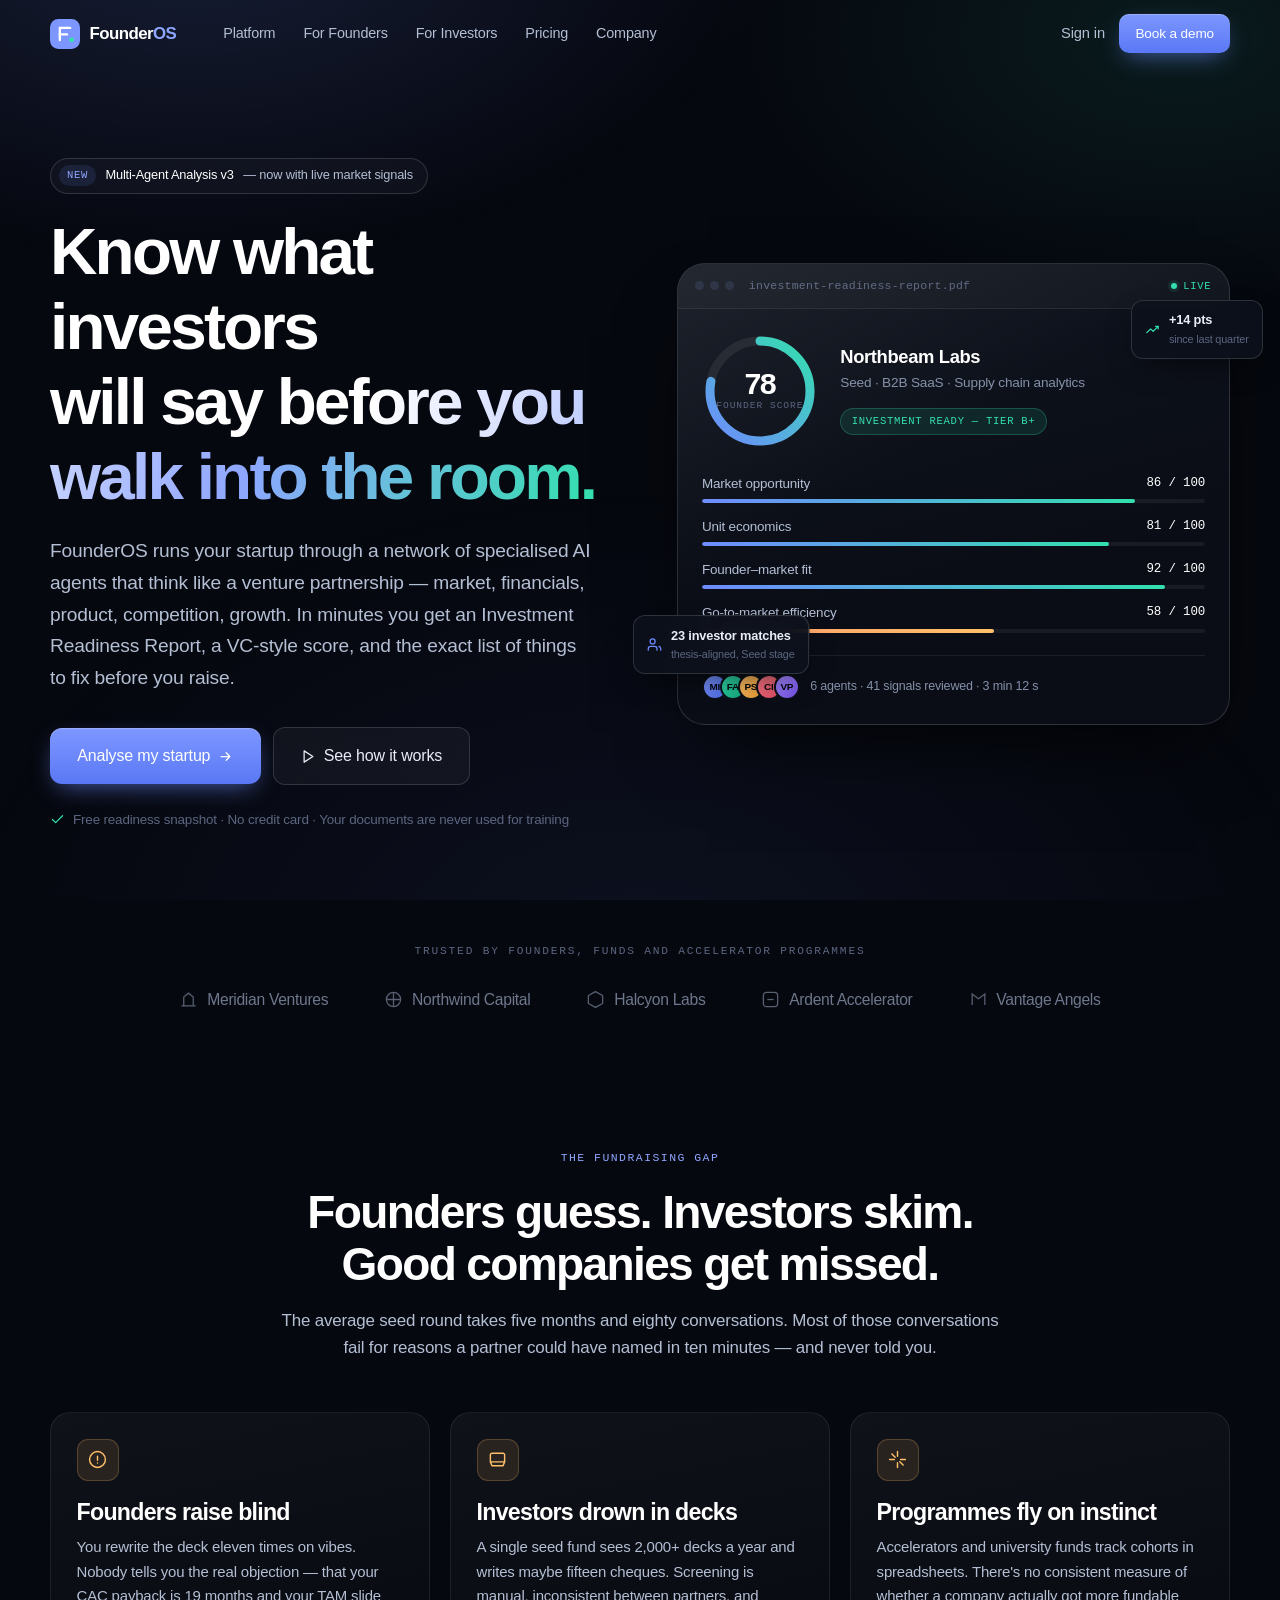
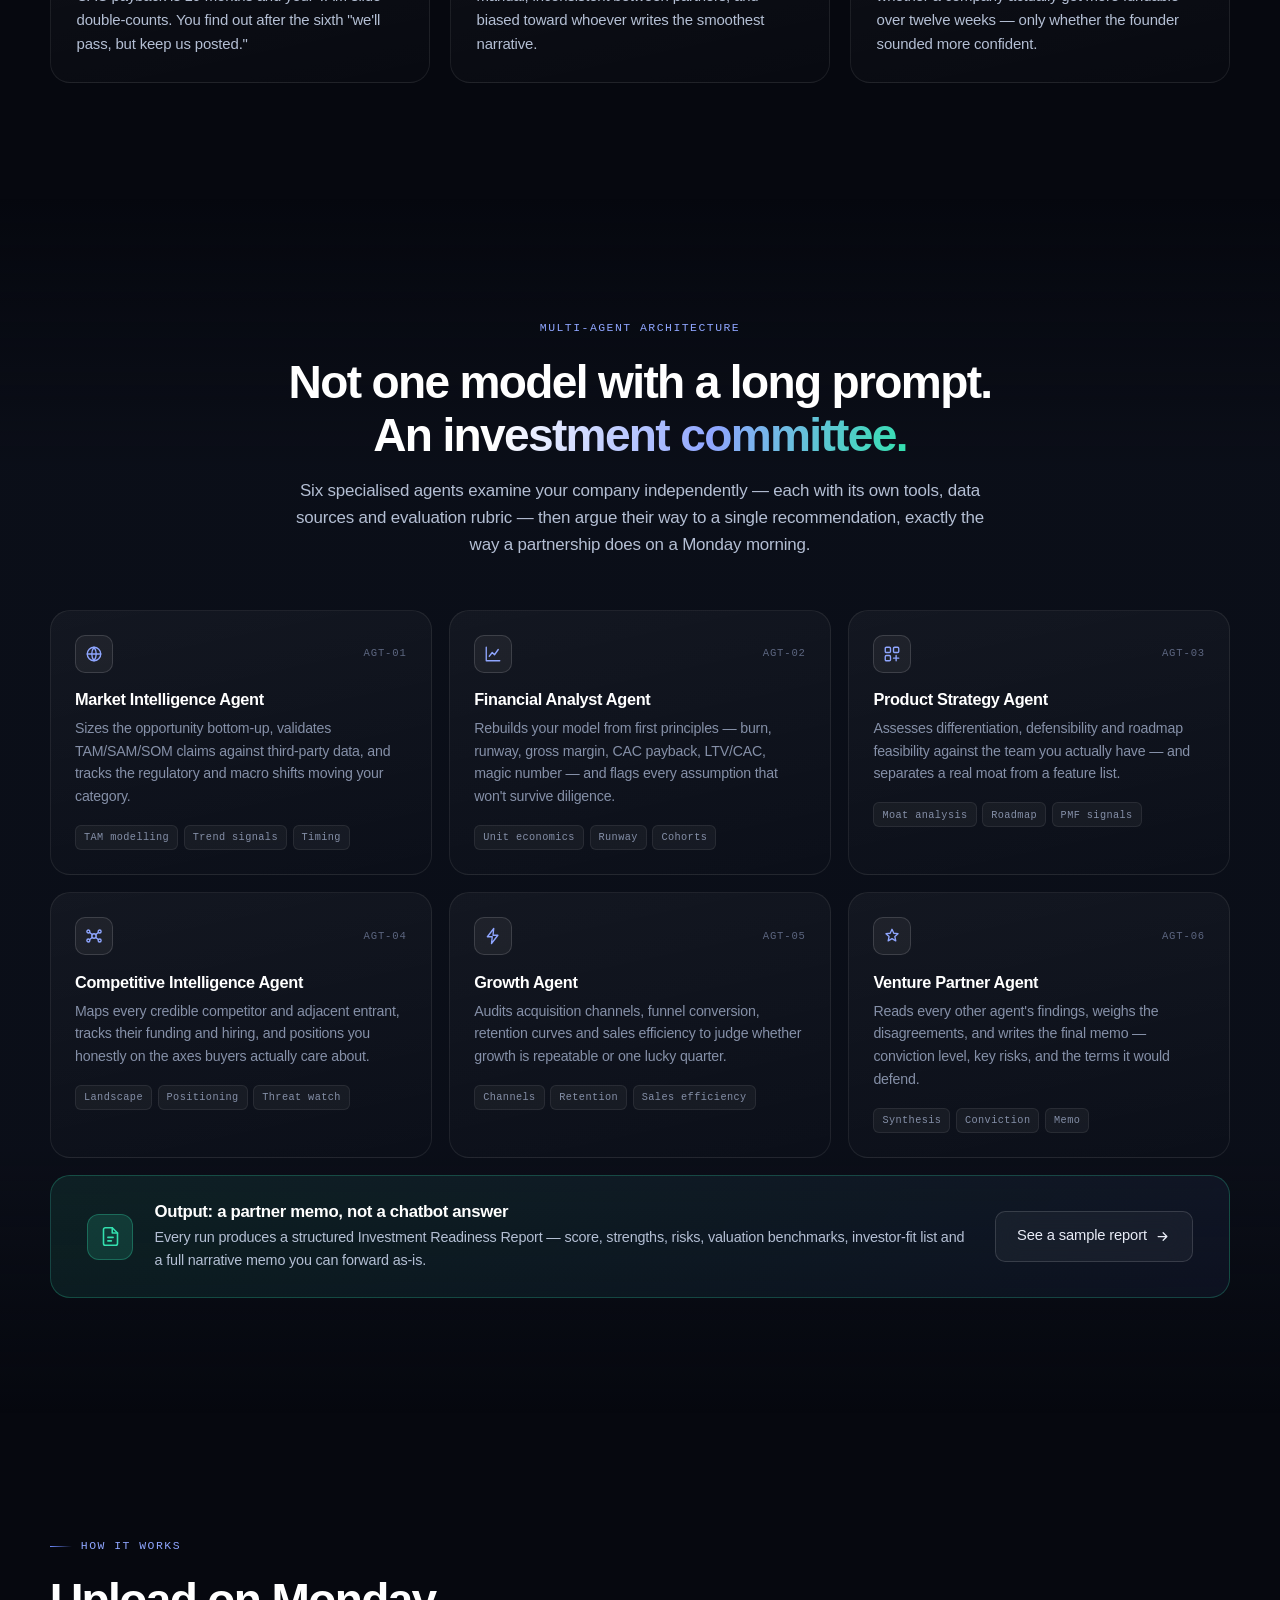
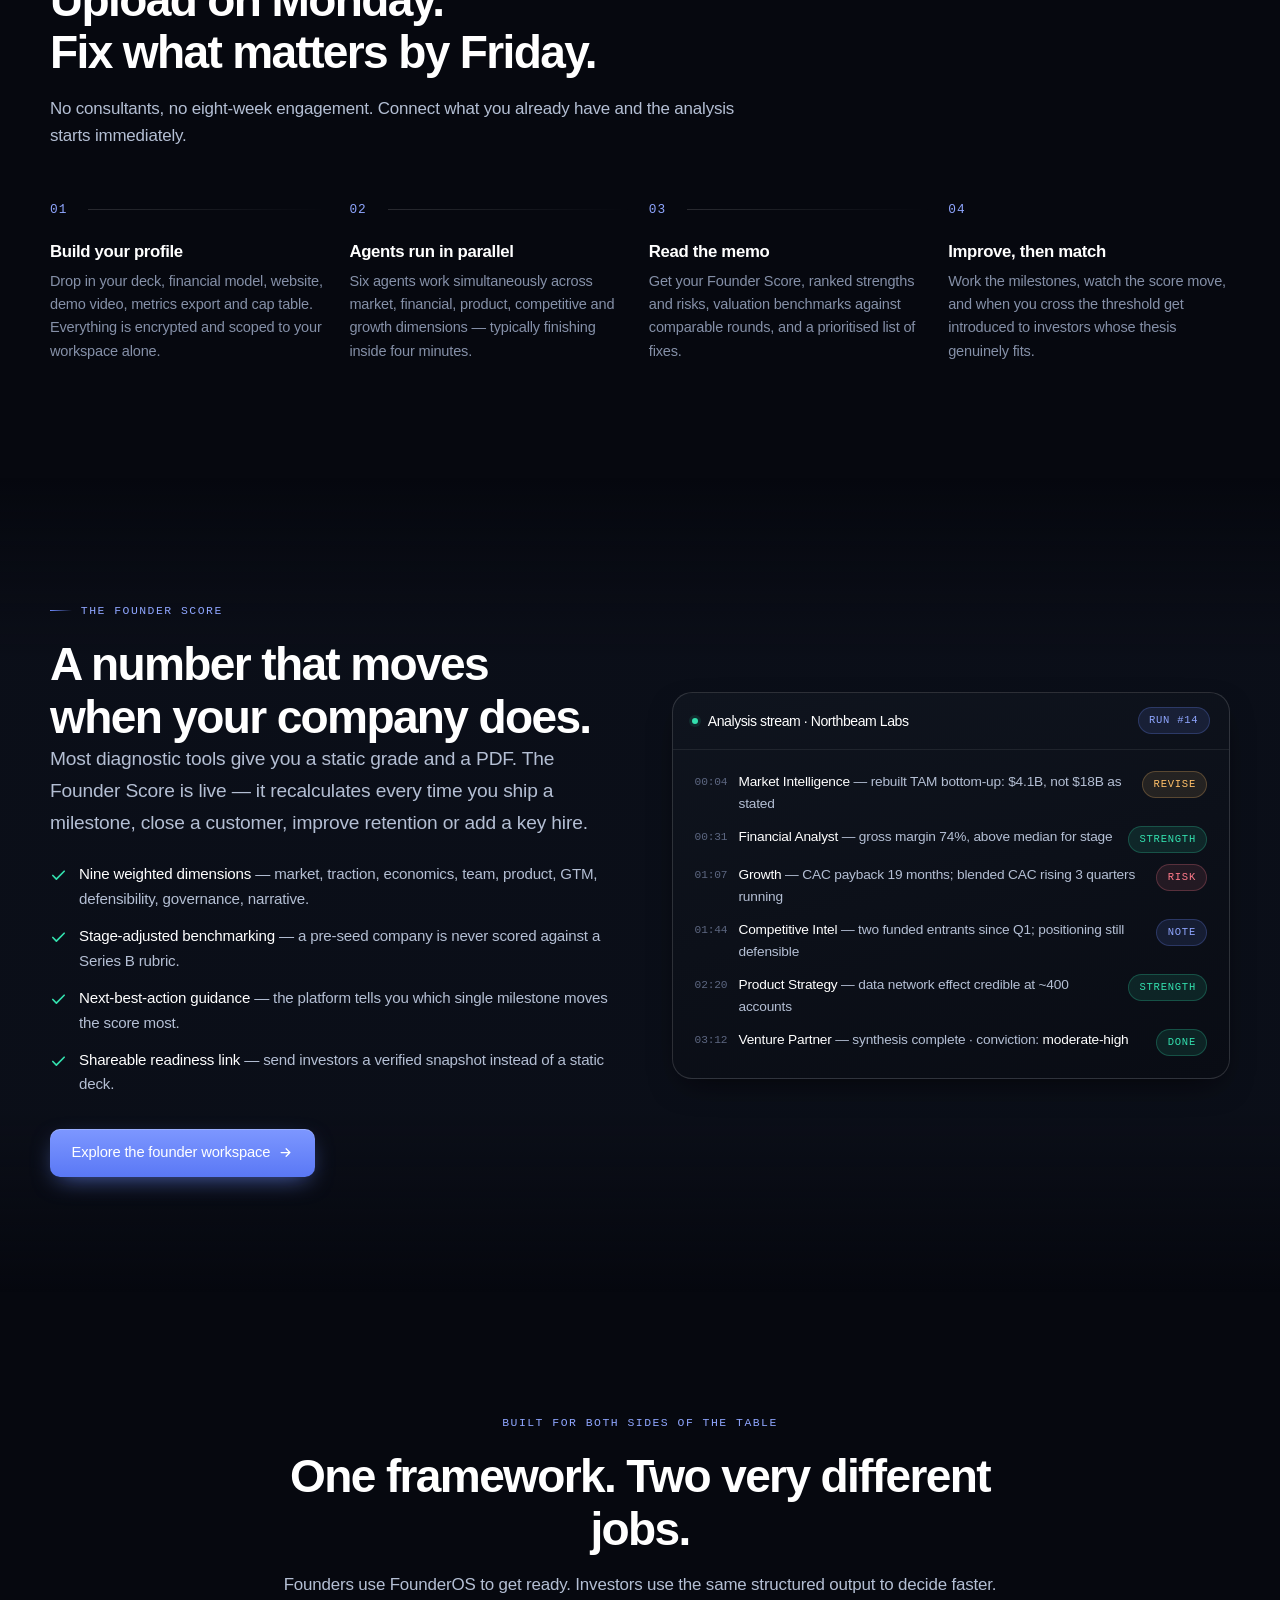
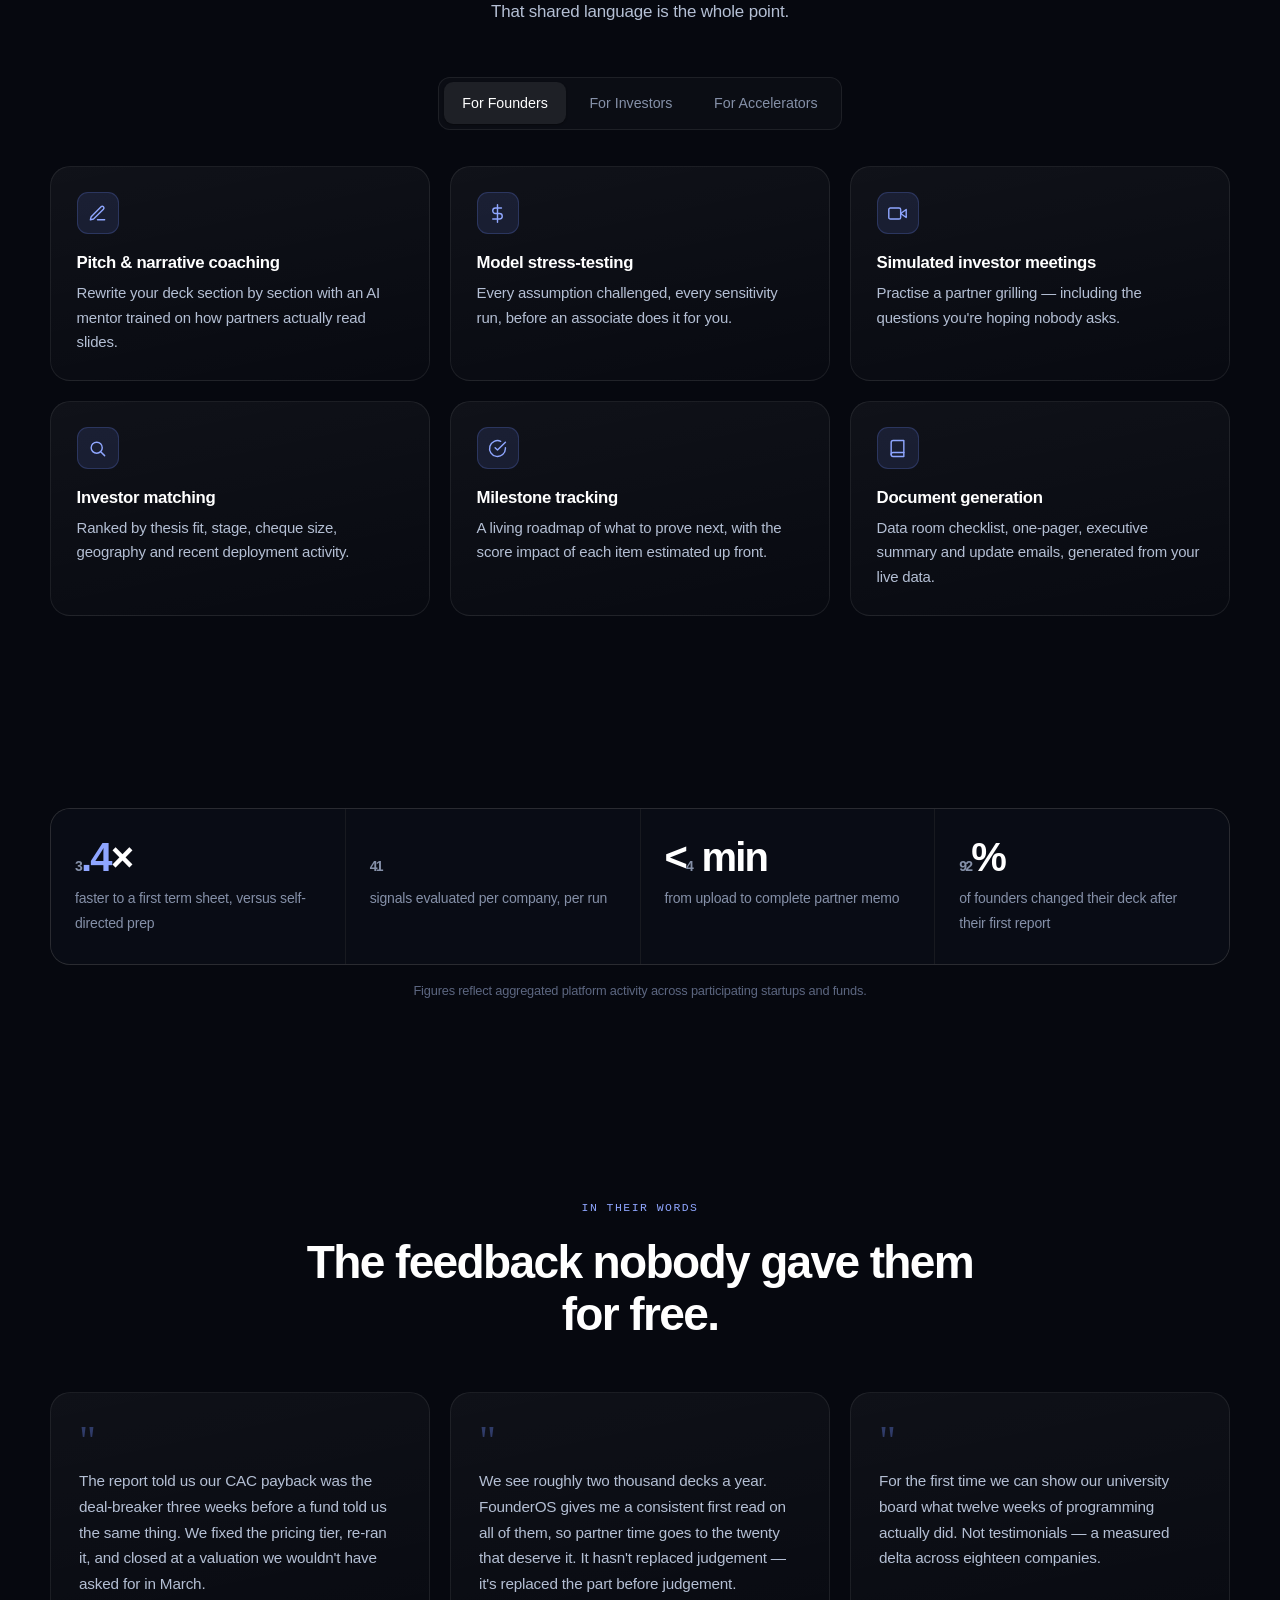
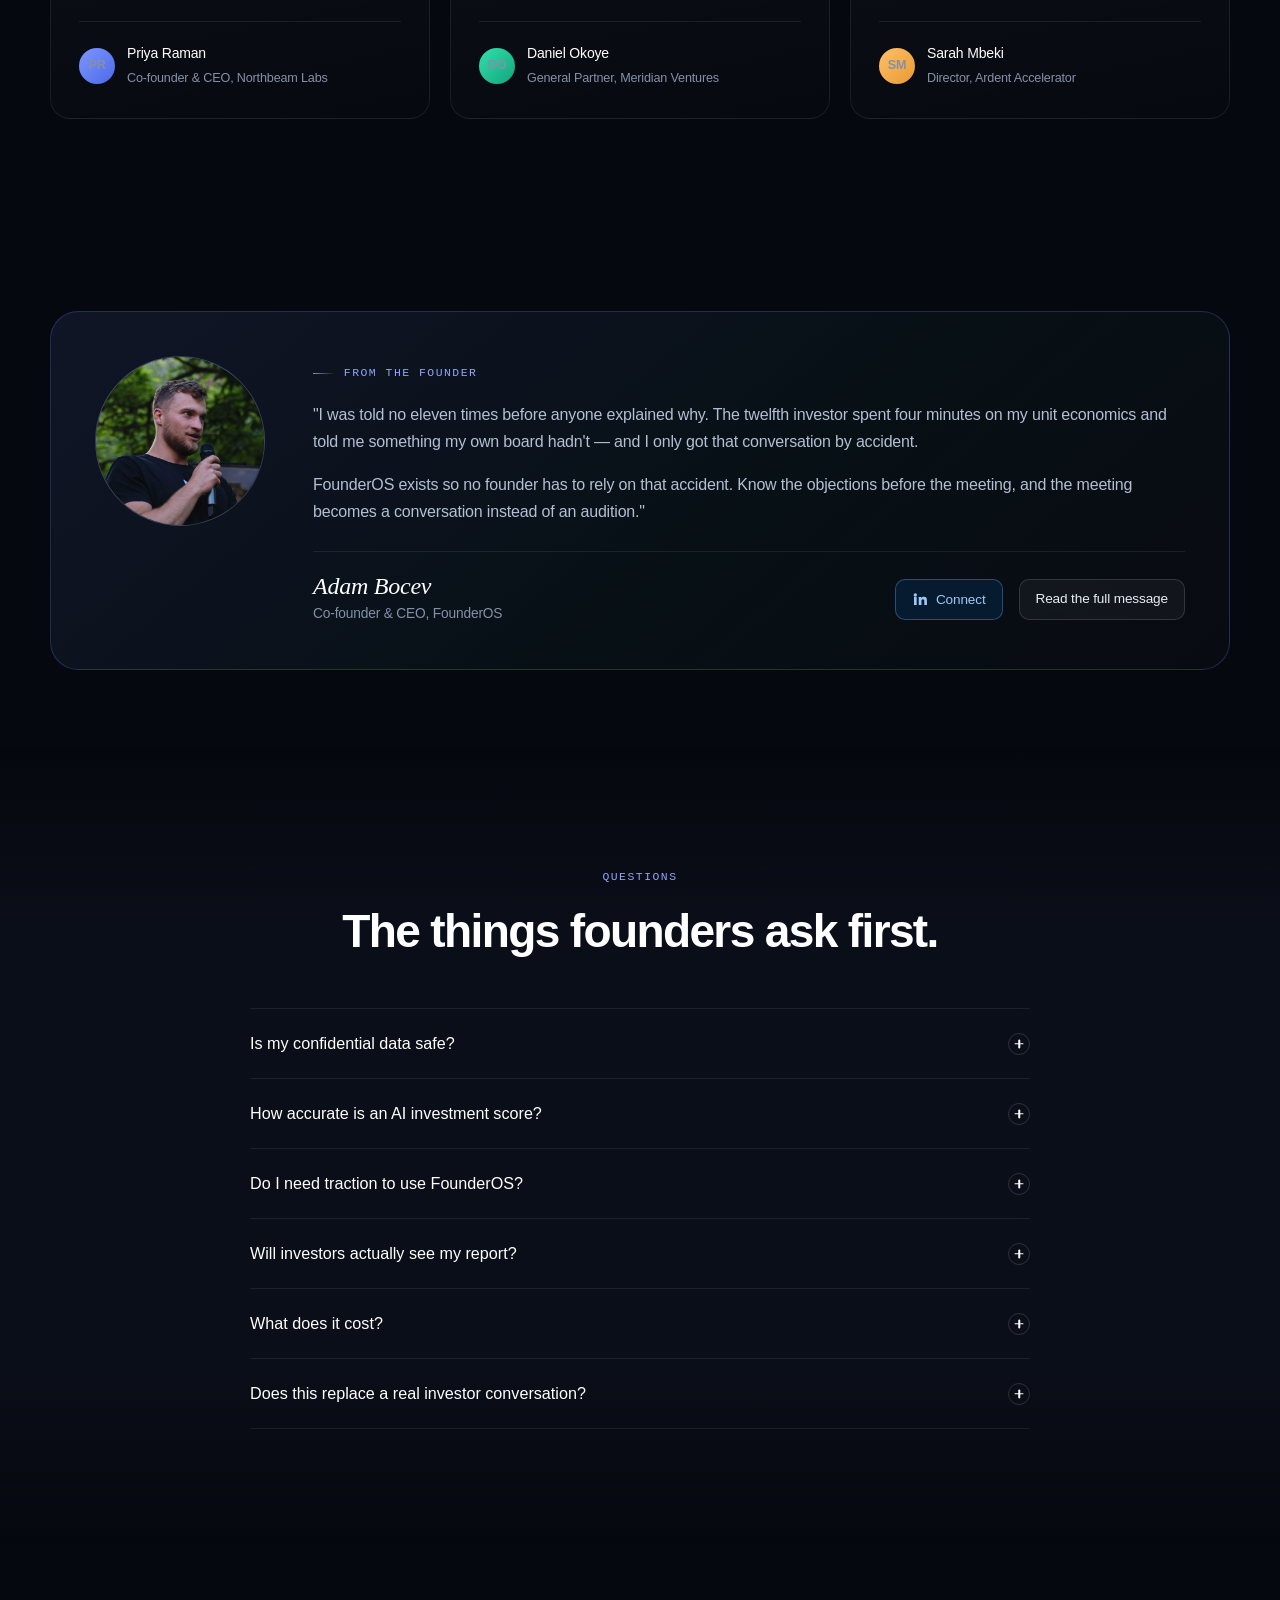
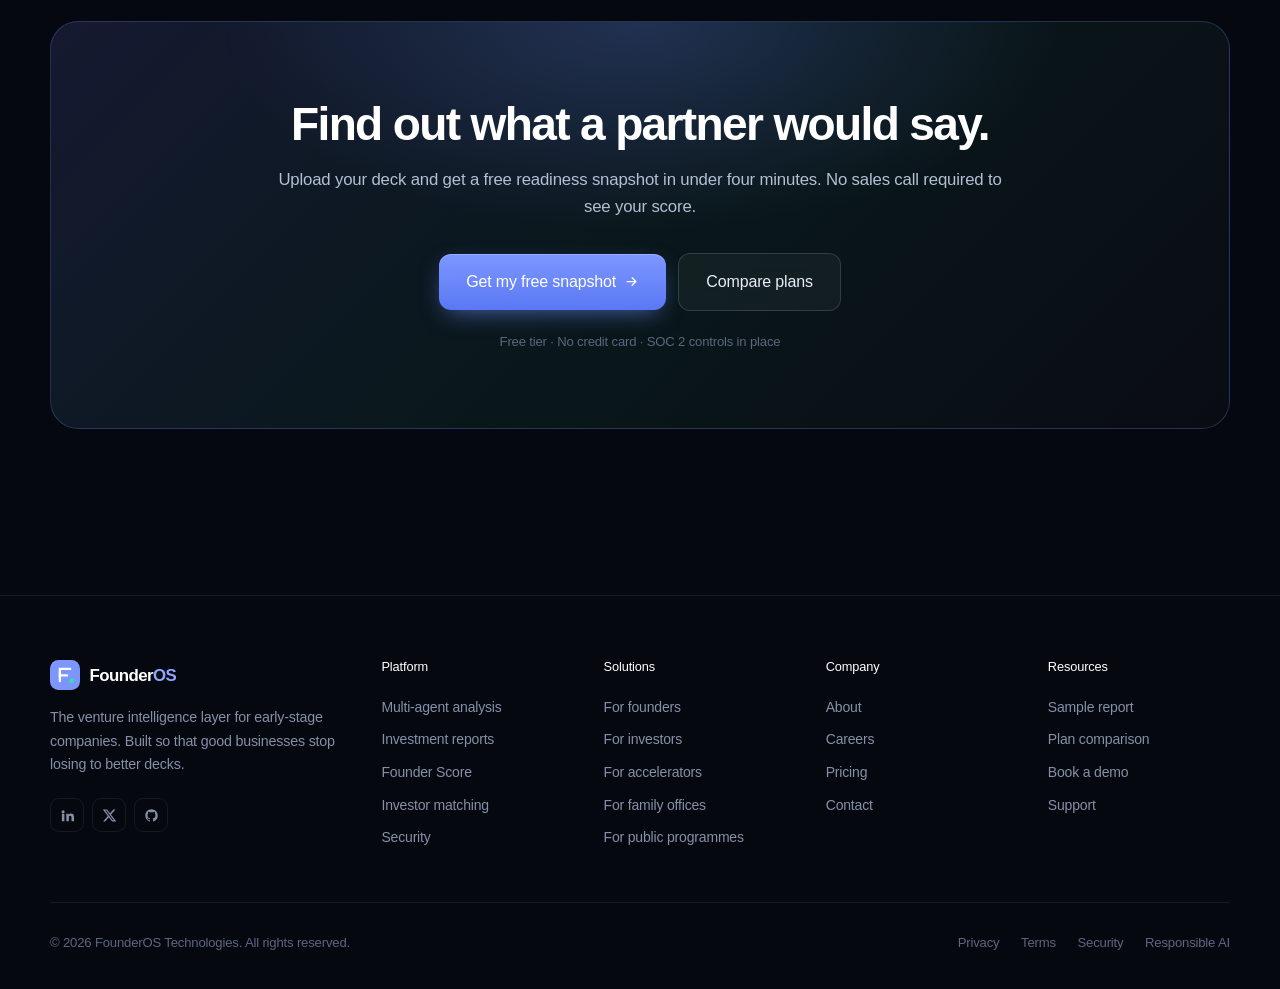
==== index.html @ e280fdc2 "Add FounderOS marketing website Seven-page static marketing site for FounderOS, the AI venture intel" ====
<!DOCTYPE html>
<html lang="en">
<head>
<meta charset="UTF-8">
<meta name="viewport" content="width=device-width, initial-scale=1">
<title>FounderOS — AI Venture Intelligence for Startups &amp; Investors</title>
<meta name="description" content="FounderOS is an AI venture intelligence platform. A network of specialised AI agents analyses your startup like a VC partnership would — producing an Investment Readiness Report, a Founder Score, and investor-fit recommendations in minutes.">
<meta name="theme-color" content="#06080F">
<meta property="og:title" content="FounderOS — AI Venture Intelligence Platform">
<meta property="og:description" content="Know what investors will say before you walk into the room.">
<meta property="og:type" content="website">
<link rel="icon" href="data:image/svg+xml,<svg xmlns='http://www.w3.org/2000/svg' viewBox='0 0 32 32'><rect width='32' height='32' rx='8' fill='%236E8BFF'/><path d='M10 22V10h11M10 16.5h8' stroke='%23fff' stroke-width='2.4' fill='none' stroke-linecap='round'/></svg>">
<link rel="stylesheet" href="assets/css/style.css">
</head>
<body>

<!-- ============ NAV ============ -->
<header class="nav">
  <div class="wrap nav__inner">
    <a href="index.html" class="logo" aria-label="FounderOS home">
      <svg class="logo__mark" viewBox="0 0 32 32" fill="none" aria-hidden="true">
        <rect width="32" height="32" rx="9" fill="url(#lg)"/>
        <path d="M10.5 22.5V9.5h11" stroke="#fff" stroke-width="2.5" stroke-linecap="round"/>
        <path d="M10.5 16.4h7.6" stroke="#fff" stroke-width="2.5" stroke-linecap="round"/>
        <circle cx="23" cy="22.2" r="2.6" fill="#33E0AE"/>
        <defs><linearGradient id="lg" x1="0" y1="0" x2="32" y2="32">
          <stop stop-color="#7D97FF"/><stop offset="1" stop-color="#4C69E8"/>
        </linearGradient></defs>
      </svg>
      <span class="logo__text">Founder<span>OS</span></span>
    </a>

    <nav class="nav__links" aria-label="Primary">
      <a href="platform.html">Platform</a>
      <a href="founders.html">For Founders</a>
      <a href="investors.html">For Investors</a>
      <a href="pricing.html">Pricing</a>
      <a href="about.html">Company</a>
    </nav>

    <div class="nav__actions">
      <a href="contact.html" class="btn btn--quiet">Sign in</a>
      <a href="contact.html" class="btn btn--primary btn--sm">Book a demo</a>
      <button class="nav__toggle" aria-label="Toggle menu" aria-expanded="false"><span></span></button>
    </div>
  </div>
</header>

<div class="nav__mobile">
  <a href="platform.html">Platform</a>
  <a href="founders.html">For Founders</a>
  <a href="investors.html">For Investors</a>
  <a href="pricing.html">Pricing</a>
  <a href="about.html">Company</a>
  <a href="contact.html">Contact</a>
  <a href="contact.html" class="btn btn--primary btn--block">Book a demo</a>
</div>

<main>

<!-- ============ HERO ============ -->
<section class="hero">
  <div class="wrap hero__grid">
    <div class="reveal">
      <span class="pill">
        <span class="tag">New</span>
        <b>Multi-Agent Analysis v3</b> — now with live market signals
      </span>

      <h1>Know what investors<br>will say <span class="gradient-text">before you<br>walk into the room.</span></h1>

      <p class="lead">
        FounderOS runs your startup through a network of specialised AI agents that think
        like a venture partnership — market, financials, product, competition, growth.
        In minutes you get an Investment Readiness Report, a VC-style score, and the
        exact list of things to fix before you raise.
      </p>

      <div class="btn-row">
        <a href="contact.html" class="btn btn--primary btn--lg">
          Analyse my startup
          <svg class="arrow" viewBox="0 0 24 24" fill="none" stroke="currentColor" stroke-width="2" stroke-linecap="round" stroke-linejoin="round"><path d="M5 12h14M13 6l6 6-6 6"/></svg>
        </a>
        <a href="platform.html" class="btn btn--ghost btn--lg">
          <svg viewBox="0 0 24 24" fill="none" stroke="currentColor" stroke-width="2" stroke-linecap="round" stroke-linejoin="round"><polygon points="5 3 19 12 5 21 5 3"/></svg>
          See how it works
        </a>
      </div>

      <p class="hero__note">
        <svg width="15" height="15" viewBox="0 0 24 24" fill="none" stroke="#33E0AE" stroke-width="2" stroke-linecap="round" stroke-linejoin="round"><path d="M20 6L9 17l-5-5"/></svg>
        Free readiness snapshot · No credit card · Your documents are never used for training
      </p>
    </div>

    <div class="mock-wrap reveal" data-d="2">
      <div class="mock">
        <div class="mock__bar">
          <div class="mock__dots"><i></i><i></i><i></i></div>
          <span class="mock__title">investment-readiness-report.pdf</span>
          <span class="mock__live"><span class="dot dot--pulse"></span> Live</span>
        </div>

        <div class="mock__body">
          <div class="score-row">
            <div class="dial" data-score="78">
              <svg viewBox="0 0 116 116" aria-hidden="true">
                <defs><linearGradient id="dialGrad" x1="0" y1="0" x2="1" y2="1">
                  <stop stop-color="#6E8BFF"/><stop offset="1" stop-color="#33E0AE"/>
                </linearGradient></defs>
                <circle class="track" cx="58" cy="58" r="50"/>
                <circle class="fill"  cx="58" cy="58" r="50"/>
              </svg>
              <div class="dial__val">
                <b data-count>0</b>
                <span>Founder Score</span>
              </div>
            </div>

            <div class="score-meta">
              <h4>Northbeam Labs</h4>
              <p>Seed · B2B SaaS · Supply chain analytics</p>
              <span class="badge badge--mint">Investment ready — Tier B+</span>
            </div>
          </div>

          <div class="metrics">
            <div class="metric">
              <span class="metric__name">Market opportunity</span>
              <span class="metric__num">86 / 100</span>
              <span class="metric__bar" data-val="86"><i></i></span>
            </div>
            <div class="metric">
              <span class="metric__name">Unit economics</span>
              <span class="metric__num">81 / 100</span>
              <span class="metric__bar" data-val="81"><i></i></span>
            </div>
            <div class="metric">
              <span class="metric__name">Founder–market fit</span>
              <span class="metric__num">92 / 100</span>
              <span class="metric__bar" data-val="92"><i></i></span>
            </div>
            <div class="metric">
              <span class="metric__name">Go-to-market efficiency</span>
              <span class="metric__num">58 / 100</span>
              <span class="metric__bar is-warn" data-val="58"><i class="is-warn"></i></span>
            </div>
          </div>

          <div class="mock__foot">
            <div class="avatars">
              <i style="background:linear-gradient(135deg,#7D97FF,#4C69E8)">MI</i>
              <i style="background:linear-gradient(135deg,#33E0AE,#12A47B)">FA</i>
              <i style="background:linear-gradient(135deg,#FFC069,#E89A32)">PS</i>
              <i style="background:linear-gradient(135deg,#FF7A8A,#D84A5E)">CI</i>
              <i style="background:linear-gradient(135deg,#A78BFF,#6F4CE0)">VP</i>
            </div>
            <small>6 agents · 41 signals reviewed · 3 min 12 s</small>
          </div>
        </div>
      </div>

      <div class="float-chip float-chip--a">
        <svg viewBox="0 0 24 24" fill="none" stroke="#33E0AE" stroke-width="2" stroke-linecap="round" stroke-linejoin="round"><path d="M3 17l6-6 4 4 8-8"/><path d="M17 7h4v4"/></svg>
        <div><b>+14 pts</b><small>since last quarter</small></div>
      </div>

      <div class="float-chip float-chip--b">
        <svg viewBox="0 0 24 24" fill="none" stroke="#6E8BFF" stroke-width="2" stroke-linecap="round" stroke-linejoin="round"><path d="M16 21v-2a4 4 0 00-4-4H6a4 4 0 00-4 4v2"/><circle cx="9" cy="7" r="4"/><path d="M22 21v-2a4 4 0 00-3-3.87"/></svg>
        <div><b>23 investor matches</b><small>thesis-aligned, Seed stage</small></div>
      </div>
    </div>
  </div>
</section>

<!-- ============ TRUST ============ -->
<section class="trust">
  <div class="wrap reveal">
    <p class="trust__label">Trusted by founders, funds and accelerator programmes</p>
    <div class="trust__row">
      <span class="trust__item"><svg viewBox="0 0 24 24" fill="none" stroke="currentColor" stroke-width="1.6"><path d="M3 20h18M6 20V9l6-5 6 5v11"/></svg> Meridian Ventures</span>
      <span class="trust__item"><svg viewBox="0 0 24 24" fill="none" stroke="currentColor" stroke-width="1.6"><circle cx="12" cy="12" r="9"/><path d="M12 3v18M3 12h18"/></svg> Northwind Capital</span>
      <span class="trust__item"><svg viewBox="0 0 24 24" fill="none" stroke="currentColor" stroke-width="1.6"><path d="M12 2l9 5v10l-9 5-9-5V7z"/></svg> Halcyon Labs</span>
      <span class="trust__item"><svg viewBox="0 0 24 24" fill="none" stroke="currentColor" stroke-width="1.6"><rect x="3" y="3" width="18" height="18" rx="4"/><path d="M8 12h8"/></svg> Ardent Accelerator</span>
      <span class="trust__item"><svg viewBox="0 0 24 24" fill="none" stroke="currentColor" stroke-width="1.6"><path d="M4 19V5l8 6 8-6v14"/></svg> Vantage Angels</span>
    </div>
  </div>
</section>

<!-- ============ PROBLEM ============ -->
<section class="section">
  <div class="wrap">
    <div class="sec-head sec-head--center reveal">
      <span class="eyebrow">The fundraising gap</span>
      <h2>Founders guess. Investors skim.<br>Good companies get missed.</h2>
      <p>The average seed round takes five months and eighty conversations. Most of those
         conversations fail for reasons a partner could have named in ten minutes — and
         never told you.</p>
    </div>

    <div class="grid grid-3">
      <article class="card card--glow reveal" data-d="1">
        <div class="card__icon card__icon--amber">
          <svg viewBox="0 0 24 24" fill="none" stroke="currentColor" stroke-width="1.8" stroke-linecap="round" stroke-linejoin="round"><circle cx="12" cy="12" r="10"/><path d="M12 8v5M12 16.5h.01"/></svg>
        </div>
        <h3>Founders raise blind</h3>
        <p>You rewrite the deck eleven times on vibes. Nobody tells you the real objection —
           that your CAC payback is 19 months and your TAM slide double-counts. You find out
           after the sixth "we'll pass, but keep us posted."</p>
      </article>

      <article class="card card--glow reveal" data-d="2">
        <div class="card__icon card__icon--amber">
          <svg viewBox="0 0 24 24" fill="none" stroke="currentColor" stroke-width="1.8" stroke-linecap="round" stroke-linejoin="round"><path d="M21 15V6a2 2 0 00-2-2H5a2 2 0 00-2 2v9M3 15h18M3 15l2 5h14l2-5"/></svg>
        </div>
        <h3>Investors drown in decks</h3>
        <p>A single seed fund sees 2,000+ decks a year and writes maybe fifteen cheques.
           Screening is manual, inconsistent between partners, and biased toward
           whoever writes the smoothest narrative.</p>
      </article>

      <article class="card card--glow reveal" data-d="3">
        <div class="card__icon card__icon--amber">
          <svg viewBox="0 0 24 24" fill="none" stroke="currentColor" stroke-width="1.8" stroke-linecap="round" stroke-linejoin="round"><path d="M12 2v6M12 16v6M4.9 4.9l4.2 4.2M14.9 14.9l4.2 4.2M2 12h6M16 12h6"/></svg>
        </div>
        <h3>Programmes fly on instinct</h3>
        <p>Accelerators and university funds track cohorts in spreadsheets. There's no
           consistent measure of whether a company actually got more fundable over
           twelve weeks — only whether the founder sounded more confident.</p>
      </article>
    </div>
  </div>
</section>

<!-- ============ AGENTS ============ -->
<section class="section section--alt" id="agents">
  <div class="wrap">
    <div class="sec-head sec-head--center reveal">
      <span class="eyebrow">Multi-agent architecture</span>
      <h2>Not one model with a long prompt.<br>An <span class="gradient-text">investment committee.</span></h2>
      <p>Six specialised agents examine your company independently — each with its own tools,
         data sources and evaluation rubric — then argue their way to a single recommendation,
         exactly the way a partnership does on a Monday morning.</p>
    </div>

    <div class="agents">
      <article class="agent reveal" data-d="1">
        <div class="agent__top">
          <div class="agent__ico"><svg viewBox="0 0 24 24" fill="none" stroke="currentColor" stroke-width="1.8" stroke-linecap="round" stroke-linejoin="round"><circle cx="12" cy="12" r="9"/><path d="M3 12h18M12 3a15 15 0 010 18a15 15 0 010-18"/></svg></div>
          <span class="agent__id">AGT-01</span>
        </div>
        <h4>Market Intelligence Agent</h4>
        <p>Sizes the opportunity bottom-up, validates TAM/SAM/SOM claims against third-party
           data, and tracks the regulatory and macro shifts moving your category.</p>
        <div class="agent__tags"><span>TAM modelling</span><span>Trend signals</span><span>Timing</span></div>
      </article>

      <article class="agent reveal" data-d="2">
        <div class="agent__top">
          <div class="agent__ico"><svg viewBox="0 0 24 24" fill="none" stroke="currentColor" stroke-width="1.8" stroke-linecap="round" stroke-linejoin="round"><path d="M3 3v18h18"/><path d="M7 15l4-5 3 3 5-7"/></svg></div>
          <span class="agent__id">AGT-02</span>
        </div>
        <h4>Financial Analyst Agent</h4>
        <p>Rebuilds your model from first principles — burn, runway, gross margin, CAC payback,
           LTV/CAC, magic number — and flags every assumption that won't survive diligence.</p>
        <div class="agent__tags"><span>Unit economics</span><span>Runway</span><span>Cohorts</span></div>
      </article>

      <article class="agent reveal" data-d="3">
        <div class="agent__top">
          <div class="agent__ico"><svg viewBox="0 0 24 24" fill="none" stroke="currentColor" stroke-width="1.8" stroke-linecap="round" stroke-linejoin="round"><rect x="3" y="3" width="7" height="7" rx="1.5"/><rect x="14" y="3" width="7" height="7" rx="1.5"/><rect x="3" y="14" width="7" height="7" rx="1.5"/><path d="M14 17.5h7M17.5 14v7"/></svg></div>
          <span class="agent__id">AGT-03</span>
        </div>
        <h4>Product Strategy Agent</h4>
        <p>Assesses differentiation, defensibility and roadmap feasibility against the team
           you actually have — and separates a real moat from a feature list.</p>
        <div class="agent__tags"><span>Moat analysis</span><span>Roadmap</span><span>PMF signals</span></div>
      </article>

      <article class="agent reveal" data-d="1">
        <div class="agent__top">
          <div class="agent__ico"><svg viewBox="0 0 24 24" fill="none" stroke="currentColor" stroke-width="1.8" stroke-linecap="round" stroke-linejoin="round"><circle cx="12" cy="12" r="3"/><circle cx="4.5" cy="6" r="2"/><circle cx="19.5" cy="6" r="2"/><circle cx="4.5" cy="18" r="2"/><circle cx="19.5" cy="18" r="2"/><path d="M6.3 7.2L10 10.4M17.7 7.2L14 10.4M6.3 16.8L10 13.6M17.7 16.8L14 13.6"/></svg></div>
          <span class="agent__id">AGT-04</span>
        </div>
        <h4>Competitive Intelligence Agent</h4>
        <p>Maps every credible competitor and adjacent entrant, tracks their funding and
           hiring, and positions you honestly on the axes buyers actually care about.</p>
        <div class="agent__tags"><span>Landscape</span><span>Positioning</span><span>Threat watch</span></div>
      </article>

      <article class="agent reveal" data-d="2">
        <div class="agent__top">
          <div class="agent__ico"><svg viewBox="0 0 24 24" fill="none" stroke="currentColor" stroke-width="1.8" stroke-linecap="round" stroke-linejoin="round"><path d="M13 2L4.5 13H11l-1 9 8.5-11H12l1-9z"/></svg></div>
          <span class="agent__id">AGT-05</span>
        </div>
        <h4>Growth Agent</h4>
        <p>Audits acquisition channels, funnel conversion, retention curves and sales
           efficiency to judge whether growth is repeatable or one lucky quarter.</p>
        <div class="agent__tags"><span>Channels</span><span>Retention</span><span>Sales efficiency</span></div>
      </article>

      <article class="agent reveal" data-d="3">
        <div class="agent__top">
          <div class="agent__ico"><svg viewBox="0 0 24 24" fill="none" stroke="currentColor" stroke-width="1.8" stroke-linecap="round" stroke-linejoin="round"><path d="M12 3l2.4 5.3 5.6.6-4.2 3.9 1.2 5.7L12 15.6 6.9 18.5l1.2-5.7L4 8.9l5.6-.6L12 3z"/></svg></div>
          <span class="agent__id">AGT-06</span>
        </div>
        <h4>Venture Partner Agent</h4>
        <p>Reads every other agent's findings, weighs the disagreements, and writes the
           final memo — conviction level, key risks, and the terms it would defend.</p>
        <div class="agent__tags"><span>Synthesis</span><span>Conviction</span><span>Memo</span></div>
      </article>
    </div>

    <div class="synth reveal">
      <div class="synth__ico">
        <svg viewBox="0 0 24 24" fill="none" stroke="currentColor" stroke-width="1.8" stroke-linecap="round" stroke-linejoin="round"><path d="M14 2H6a2 2 0 00-2 2v16a2 2 0 002 2h12a2 2 0 002-2V8z"/><path d="M14 2v6h6M9 13h6M9 17h4"/></svg>
      </div>
      <div>
        <h4>Output: a partner memo, not a chatbot answer</h4>
        <p>Every run produces a structured Investment Readiness Report — score, strengths,
           risks, valuation benchmarks, investor-fit list and a full narrative memo you can
           forward as-is.</p>
      </div>
      <a href="platform.html" class="btn btn--ghost">See a sample report
        <svg class="arrow" viewBox="0 0 24 24" fill="none" stroke="currentColor" stroke-width="2" stroke-linecap="round" stroke-linejoin="round"><path d="M5 12h14M13 6l6 6-6 6"/></svg>
      </a>
    </div>
  </div>
</section>

<!-- ============ HOW IT WORKS ============ -->
<section class="section">
  <div class="wrap">
    <div class="sec-head reveal">
      <span class="eyebrow">How it works</span>
      <h2>Upload on Monday.<br>Fix what matters by Friday.</h2>
      <p>No consultants, no eight-week engagement. Connect what you already have and the
         analysis starts immediately.</p>
    </div>

    <div class="steps">
      <div class="step reveal" data-d="1">
        <h4>Build your profile</h4>
        <p>Drop in your deck, financial model, website, demo video, metrics export and
           cap table. Everything is encrypted and scoped to your workspace alone.</p>
      </div>
      <div class="step reveal" data-d="2">
        <h4>Agents run in parallel</h4>
        <p>Six agents work simultaneously across market, financial, product, competitive
           and growth dimensions — typically finishing inside four minutes.</p>
      </div>
      <div class="step reveal" data-d="3">
        <h4>Read the memo</h4>
        <p>Get your Founder Score, ranked strengths and risks, valuation benchmarks
           against comparable rounds, and a prioritised list of fixes.</p>
      </div>
      <div class="step reveal" data-d="4">
        <h4>Improve, then match</h4>
        <p>Work the milestones, watch the score move, and when you cross the threshold
           get introduced to investors whose thesis genuinely fits.</p>
      </div>
    </div>
  </div>
</section>

<!-- ============ SPLIT: FOUNDER SCORE ============ -->
<section class="section section--alt">
  <div class="wrap">
    <div class="split">
      <div class="reveal">
        <span class="eyebrow">The Founder Score</span>
        <h2>A number that moves when your company does.</h2>
        <p class="lead">Most diagnostic tools give you a static grade and a PDF. The Founder Score
           is live — it recalculates every time you ship a milestone, close a customer, improve
           retention or add a key hire.</p>
        <ul class="checklist">
          <li><svg viewBox="0 0 24 24" fill="none" stroke="currentColor" stroke-width="2.4" stroke-linecap="round" stroke-linejoin="round"><path d="M20 6L9 17l-5-5"/></svg><span><b>Nine weighted dimensions</b> — market, traction, economics, team, product, GTM, defensibility, governance, narrative.</span></li>
          <li><svg viewBox="0 0 24 24" fill="none" stroke="currentColor" stroke-width="2.4" stroke-linecap="round" stroke-linejoin="round"><path d="M20 6L9 17l-5-5"/></svg><span><b>Stage-adjusted benchmarking</b> — a pre-seed company is never scored against a Series B rubric.</span></li>
          <li><svg viewBox="0 0 24 24" fill="none" stroke="currentColor" stroke-width="2.4" stroke-linecap="round" stroke-linejoin="round"><path d="M20 6L9 17l-5-5"/></svg><span><b>Next-best-action guidance</b> — the platform tells you which single milestone moves the score most.</span></li>
          <li><svg viewBox="0 0 24 24" fill="none" stroke="currentColor" stroke-width="2.4" stroke-linecap="round" stroke-linejoin="round"><path d="M20 6L9 17l-5-5"/></svg><span><b>Shareable readiness link</b> — send investors a verified snapshot instead of a static deck.</span></li>
        </ul>
        <div class="btn-row" style="margin-top:2rem">
          <a href="founders.html" class="btn btn--primary">Explore the founder workspace
            <svg class="arrow" viewBox="0 0 24 24" fill="none" stroke="currentColor" stroke-width="2" stroke-linecap="round" stroke-linejoin="round"><path d="M5 12h14M13 6l6 6-6 6"/></svg>
          </a>
        </div>
      </div>

      <div class="split__media reveal" data-d="2">
        <div class="panel">
          <div class="panel__head">
            <span class="dot dot--pulse"></span>
            <h5>Analysis stream · Northbeam Labs</h5>
            <span class="badge badge--blue">Run #14</span>
          </div>
          <div class="panel__body">
            <div class="log">
              <div class="log__line"><span class="t">00:04</span><span class="n"><b>Market Intelligence</b> — rebuilt TAM bottom-up: $4.1B, not $18B as stated</span><span class="s badge badge--amber">Revise</span></div>
              <div class="log__line"><span class="t">00:31</span><span class="n"><b>Financial Analyst</b> — gross margin 74%, above median for stage</span><span class="s badge badge--mint">Strength</span></div>
              <div class="log__line"><span class="t">01:07</span><span class="n"><b>Growth</b> — CAC payback 19 months; blended CAC rising 3 quarters running</span><span class="s badge badge--rose">Risk</span></div>
              <div class="log__line"><span class="t">01:44</span><span class="n"><b>Competitive Intel</b> — two funded entrants since Q1; positioning still defensible</span><span class="s badge badge--blue">Note</span></div>
              <div class="log__line"><span class="t">02:20</span><span class="n"><b>Product Strategy</b> — data network effect credible at ~400 accounts</span><span class="s badge badge--mint">Strength</span></div>
              <div class="log__line"><span class="t">03:12</span><span class="n"><b>Venture Partner</b> — synthesis complete · conviction: <b>moderate-high</b></span><span class="s badge badge--mint">Done</span></div>
            </div>
          </div>
        </div>
      </div>
    </div>
  </div>
</section>

<!-- ============ AUDIENCE TABS ============ -->
<section class="section">
  <div class="wrap">
    <div class="sec-head sec-head--center reveal">
      <span class="eyebrow">Built for both sides of the table</span>
      <h2>One framework. Two very different jobs.</h2>
      <p>Founders use FounderOS to get ready. Investors use the same structured output to
         decide faster. That shared language is the whole point.</p>
    </div>

    <div data-tabs class="reveal">
      <div class="tabs tabs--center" role="tablist">
        <button class="tab is-active" data-tab="f" role="tab" aria-selected="true">For Founders</button>
        <button class="tab" data-tab="i" role="tab" aria-selected="false">For Investors</button>
        <button class="tab" data-tab="a" role="tab" aria-selected="false">For Accelerators</button>
      </div>

      <div class="tab-panel is-active" data-panel="f">
        <div class="grid grid-3">
          <article class="card"><div class="card__icon"><svg viewBox="0 0 24 24" fill="none" stroke="currentColor" stroke-width="1.8" stroke-linecap="round" stroke-linejoin="round"><path d="M12 20h9M16.5 3.5a2.1 2.1 0 013 3L7 19l-4 1 1-4z"/></svg></div><h4>Pitch &amp; narrative coaching</h4><p>Rewrite your deck section by section with an AI mentor trained on how partners actually read slides.</p></article>
          <article class="card"><div class="card__icon"><svg viewBox="0 0 24 24" fill="none" stroke="currentColor" stroke-width="1.8" stroke-linecap="round" stroke-linejoin="round"><path d="M12 1v22M17 5H9.5a3.5 3.5 0 000 7h5a3.5 3.5 0 010 7H6"/></svg></div><h4>Model stress-testing</h4><p>Every assumption challenged, every sensitivity run, before an associate does it for you.</p></article>
          <article class="card"><div class="card__icon"><svg viewBox="0 0 24 24" fill="none" stroke="currentColor" stroke-width="1.8" stroke-linecap="round" stroke-linejoin="round"><path d="M23 7l-7 5 7 5V7z"/><rect x="1" y="5" width="15" height="14" rx="2"/></svg></div><h4>Simulated investor meetings</h4><p>Practise a partner grilling — including the questions you're hoping nobody asks.</p></article>
          <article class="card"><div class="card__icon"><svg viewBox="0 0 24 24" fill="none" stroke="currentColor" stroke-width="1.8" stroke-linecap="round" stroke-linejoin="round"><circle cx="11" cy="11" r="7"/><path d="M21 21l-4.3-4.3"/></svg></div><h4>Investor matching</h4><p>Ranked by thesis fit, stage, cheque size, geography and recent deployment activity.</p></article>
          <article class="card"><div class="card__icon"><svg viewBox="0 0 24 24" fill="none" stroke="currentColor" stroke-width="1.8" stroke-linecap="round" stroke-linejoin="round"><path d="M22 11.1V12a10 10 0 11-5.9-9.1"/><path d="M22 4l-10 10-3-3"/></svg></div><h4>Milestone tracking</h4><p>A living roadmap of what to prove next, with the score impact of each item estimated up front.</p></article>
          <article class="card"><div class="card__icon"><svg viewBox="0 0 24 24" fill="none" stroke="currentColor" stroke-width="1.8" stroke-linecap="round" stroke-linejoin="round"><path d="M4 19.5A2.5 2.5 0 016.5 17H20"/><path d="M6.5 2H20v20H6.5A2.5 2.5 0 014 19.5v-15A2.5 2.5 0 016.5 2z"/></svg></div><h4>Document generation</h4><p>Data room checklist, one-pager, executive summary and update emails, generated from your live data.</p></article>
        </div>
      </div>

      <div class="tab-panel" data-panel="i">
        <div class="grid grid-3">
          <article class="card"><div class="card__icon card__icon--mint"><svg viewBox="0 0 24 24" fill="none" stroke="currentColor" stroke-width="1.8" stroke-linecap="round" stroke-linejoin="round"><path d="M3 6h18M6 12h12M10 18h4"/></svg></div><h4>Standardised screening</h4><p>Every inbound deck returned as the same structured report, so partners compare like with like.</p></article>
          <article class="card"><div class="card__icon card__icon--mint"><svg viewBox="0 0 24 24" fill="none" stroke="currentColor" stroke-width="1.8" stroke-linecap="round" stroke-linejoin="round"><rect x="3" y="3" width="18" height="18" rx="3"/><path d="M9 9h6v6H9z"/></svg></div><h4>Comparison dashboards</h4><p>Rank a pipeline on any dimension — economics, growth quality, team, market timing.</p></article>
          <article class="card"><div class="card__icon card__icon--mint"><svg viewBox="0 0 24 24" fill="none" stroke="currentColor" stroke-width="1.8" stroke-linecap="round" stroke-linejoin="round"><path d="M20 21v-2a4 4 0 00-4-4H8a4 4 0 00-4 4v2"/><circle cx="12" cy="7" r="4"/></svg></div><h4>Founder credibility analysis</h4><p>Track record, domain depth and team composition assessed against the problem being solved.</p></article>
          <article class="card"><div class="card__icon card__icon--mint"><svg viewBox="0 0 24 24" fill="none" stroke="currentColor" stroke-width="1.8" stroke-linecap="round" stroke-linejoin="round"><path d="M14 2H6a2 2 0 00-2 2v16a2 2 0 002 2h12a2 2 0 002-2V8z"/><path d="M14 2v6h6"/></svg></div><h4>Automated diligence summaries</h4><p>First-pass diligence packs drafted in minutes, with every claim linked to its source document.</p></article>
          <article class="card"><div class="card__icon card__icon--mint"><svg viewBox="0 0 24 24" fill="none" stroke="currentColor" stroke-width="1.8" stroke-linecap="round" stroke-linejoin="round"><path d="M12 2l3 6.5 7 .9-5 4.8 1.2 7L12 17.9 5.8 21.2 7 14.2 2 9.4l7-.9L12 2z"/></svg></div><h4>Hidden-gem surfacing</h4><p>Strong fundamentals wrapped in a weak deck get flagged instead of filtered out.</p></article>
          <article class="card"><div class="card__icon card__icon--mint"><svg viewBox="0 0 24 24" fill="none" stroke="currentColor" stroke-width="1.8" stroke-linecap="round" stroke-linejoin="round"><path d="M3 3v18h18"/><path d="M18 17V9M13 17V5M8 17v-4"/></svg></div><h4>Portfolio monitoring</h4><p>Track readiness across existing holdings and spot which companies are drifting before the board deck says so.</p></article>
        </div>
      </div>

      <div class="tab-panel" data-panel="a">
        <div class="grid grid-3">
          <article class="card"><div class="card__icon card__icon--amber"><svg viewBox="0 0 24 24" fill="none" stroke="currentColor" stroke-width="1.8" stroke-linecap="round" stroke-linejoin="round"><path d="M22 10L12 5 2 10l10 5 10-5z"/><path d="M6 12v5c0 1.7 2.7 3 6 3s6-1.3 6-3v-5"/></svg></div><h4>Cohort dashboards</h4><p>See every company in the programme on one readiness axis, updated weekly.</p></article>
          <article class="card"><div class="card__icon card__icon--amber"><svg viewBox="0 0 24 24" fill="none" stroke="currentColor" stroke-width="1.8" stroke-linecap="round" stroke-linejoin="round"><path d="M3 17l6-6 4 4 8-8"/><path d="M17 7h4v4"/></svg></div><h4>Progress measurement</h4><p>Quantify what twelve weeks of programming actually changed, company by company.</p></article>
          <article class="card"><div class="card__icon card__icon--amber"><svg viewBox="0 0 24 24" fill="none" stroke="currentColor" stroke-width="1.8" stroke-linecap="round" stroke-linejoin="round"><circle cx="12" cy="12" r="10"/><path d="M12 6v6l4 2"/></svg></div><h4>Demo-day readiness</h4><p>Know which companies are ready to pitch and which need another six weeks — before you print the programme.</p></article>
          <article class="card"><div class="card__icon card__icon--amber"><svg viewBox="0 0 24 24" fill="none" stroke="currentColor" stroke-width="1.8" stroke-linecap="round" stroke-linejoin="round"><path d="M16 21v-2a4 4 0 00-4-4H6a4 4 0 00-4 4v2"/><circle cx="9" cy="7" r="4"/><path d="M22 21v-2a4 4 0 00-3-3.87"/></svg></div><h4>Mentor allocation</h4><p>Route the right mentor to the right gap, based on the weakest scored dimension.</p></article>
          <article class="card"><div class="card__icon card__icon--amber"><svg viewBox="0 0 24 24" fill="none" stroke="currentColor" stroke-width="1.8" stroke-linecap="round" stroke-linejoin="round"><path d="M14 2H6a2 2 0 00-2 2v16a2 2 0 002 2h12a2 2 0 002-2V8z"/><path d="M9 13h6M9 17h4"/></svg></div><h4>Stakeholder reporting</h4><p>Generate LP, university or government reports with defensible, consistent metrics.</p></article>
          <article class="card"><div class="card__icon card__icon--amber"><svg viewBox="0 0 24 24" fill="none" stroke="currentColor" stroke-width="1.8" stroke-linecap="round" stroke-linejoin="round"><path d="M12 2l9 5v10l-9 5-9-5V7z"/><path d="M12 12l9-5M12 12v10M12 12L3 7"/></svg></div><h4>Selection scoring</h4><p>Screen applications to your next cohort with the same rubric you'll graduate them against.</p></article>
        </div>
      </div>
    </div>
  </div>
</section>

<!-- ============ STATS ============ -->
<section class="section--tight">
  <div class="wrap reveal">
    <div class="stats">
      <div class="stat"><b><span data-to="3">0</span><em>.4</em>×</b><span>faster to a first term sheet, versus self-directed prep</span></div>
      <div class="stat"><b><span data-to="41">0</span></b><span>signals evaluated per company, per run</span></div>
      <div class="stat"><b>&lt;<span data-to="4">0</span> min</b><span>from upload to complete partner memo</span></div>
      <div class="stat"><b><span data-to="92">0</span>%</b><span>of founders changed their deck after their first report</span></div>
    </div>
    <p class="form__note" style="margin-top:1rem;text-align:center">Figures reflect aggregated platform activity across participating startups and funds.</p>
  </div>
</section>

<!-- ============ TESTIMONIALS ============ -->
<section class="section">
  <div class="wrap">
    <div class="sec-head sec-head--center reveal">
      <span class="eyebrow">In their words</span>
      <h2>The feedback nobody gave them for free.</h2>
    </div>

    <div class="quotes">
      <article class="quote reveal" data-d="1">
        <div class="quote__mark">"</div>
        <p>The report told us our CAC payback was the deal-breaker three weeks before a fund
           told us the same thing. We fixed the pricing tier, re-ran it, and closed at a
           valuation we wouldn't have asked for in March.</p>
        <div class="quote__by">
          <span class="quote__av" style="background:linear-gradient(135deg,#7D97FF,#4C69E8)">PR</span>
          <div><b>Priya Raman</b><span>Co-founder &amp; CEO, Northbeam Labs</span></div>
        </div>
      </article>

      <article class="quote reveal" data-d="2">
        <div class="quote__mark">"</div>
        <p>We see roughly two thousand decks a year. FounderOS gives me a consistent first read
           on all of them, so partner time goes to the twenty that deserve it. It hasn't replaced
           judgement — it's replaced the part before judgement.</p>
        <div class="quote__by">
          <span class="quote__av" style="background:linear-gradient(135deg,#33E0AE,#12A47B)">DO</span>
          <div><b>Daniel Okoye</b><span>General Partner, Meridian Ventures</span></div>
        </div>
      </article>

      <article class="quote reveal" data-d="3">
        <div class="quote__mark">"</div>
        <p>For the first time we can show our university board what twelve weeks of programming
           actually did. Not testimonials — a measured delta across eighteen companies.</p>
        <div class="quote__by">
          <span class="quote__av" style="background:linear-gradient(135deg,#FFC069,#E89A32)">SM</span>
          <div><b>Sarah Mbeki</b><span>Director, Ardent Accelerator</span></div>
        </div>
      </article>
    </div>
  </div>
</section>

<!-- ============ FOUNDER'S NOTE ============ -->
<section class="section--tight">
  <div class="wrap reveal">
    <div class="founder-note" style="grid-template-columns:170px 1fr">
      <div class="founder-note__aside">
        <div class="portrait portrait--round">
          <span class="portrait__fallback">AB</span>
          <img src="assets/img/adam-bocev-portrait.jpg" alt="Adam Bocev, Co-founder and CEO of FounderOS" loading="lazy" onerror="this.remove()">
        </div>
      </div>

      <div class="founder-note__body">
        <span class="eyebrow">From the founder</span>
        <p class="lead" style="margin-bottom:.9rem">"I was told no eleven times before anyone explained
           why. The twelfth investor spent four minutes on my unit economics and told me something my
           own board hadn't — and I only got that conversation by accident.</p>
        <p>FounderOS exists so no founder has to rely on that accident. Know the objections before
           the meeting, and the meeting becomes a conversation instead of an audition."</p>

        <div class="signature">
          <div>
            <div class="signature__name">Adam Bocev</div>
            <div class="signature__role">Co-founder &amp; CEO, FounderOS</div>
          </div>
          <a href="https://www.linkedin.com/in/adam-bocev/" class="btn btn--li btn--sm" target="_blank" rel="noopener noreferrer" style="margin-left:auto">
            <svg viewBox="0 0 24 24" fill="currentColor" aria-hidden="true"><path d="M4.98 3.5a2.5 2.5 0 11-.02 5 2.5 2.5 0 01.02-5zM3 9h4v12H3zM10 9h3.8v1.65h.05c.53-.95 1.83-1.95 3.77-1.95 4.03 0 4.78 2.5 4.78 5.76V21h-4v-5.7c0-1.36-.03-3.1-1.95-3.1-1.95 0-2.25 1.47-2.25 3v5.8h-4z"/></svg>
            Connect
          </a>
          <a href="about.html#founders-message" class="btn btn--ghost btn--sm">Read the full message</a>
        </div>
      </div>
    </div>
  </div>
</section>

<!-- ============ FAQ ============ -->
<section class="section section--alt">
  <div class="wrap">
    <div class="sec-head sec-head--center reveal">
      <span class="eyebrow">Questions</span>
      <h2>The things founders ask first.</h2>
    </div>

    <div class="faq reveal">
      <div class="faq__item">
        <button class="faq__q" aria-expanded="false">Is my confidential data safe?<i></i></button>
        <div class="faq__a"><p>Yes. Documents are encrypted in transit and at rest, isolated to your workspace, and never used to train models — ours or anyone else's. You control who sees what, you can revoke access at any time, and you can delete your workspace and all derived artefacts permanently from settings.</p></div>
      </div>
      <div class="faq__item">
        <button class="faq__q" aria-expanded="false">How accurate is an AI investment score?<i></i></button>
        <div class="faq__a"><p>The score is a structured, benchmarked opinion — not a prediction of outcome. Its value is consistency: every company is assessed against the same stage-adjusted rubric, and every claim in the report links back to the document or data point that produced it. Treat it the way you'd treat a rigorous associate's first memo: a strong starting position that a human should still argue with.</p></div>
      </div>
      <div class="faq__item">
        <button class="faq__q" aria-expanded="false">Do I need traction to use FounderOS?<i></i></button>
        <div class="faq__a"><p>No. Pre-revenue and pre-product companies are scored against a pre-seed rubric that weights founder–market fit, problem evidence and speed of learning far more heavily than metrics. You'll get a readiness path rather than a valuation benchmark.</p></div>
      </div>
      <div class="faq__item">
        <button class="faq__q" aria-expanded="false">Will investors actually see my report?<i></i></button>
        <div class="faq__a"><p>Only if you choose to share it. Nothing is visible to any investor on the platform until you publish a snapshot and pick who receives it. Investor matching surfaces funds to you first — the introduction is always founder-initiated.</p></div>
      </div>
      <div class="faq__item">
        <button class="faq__q" aria-expanded="false">What does it cost?<i></i></button>
        <div class="faq__a"><p>Your first readiness snapshot is free. Paid founder plans start at $79/month for full multi-agent reports, coaching and investor matching. Funds, accelerators and institutions run on enterprise licences priced by portfolio size — see <a href="pricing.html" style="color:var(--accent-soft)">pricing</a>.</p></div>
      </div>
      <div class="faq__item">
        <button class="faq__q" aria-expanded="false">Does this replace a real investor conversation?<i></i></button>
        <div class="faq__a"><p>No, and it isn't meant to. FounderOS makes the conversation you eventually have a better one — you walk in already knowing the three objections, with the answers prepared. Capital still comes from people.</p></div>
      </div>
    </div>
  </div>
</section>

<!-- ============ CTA ============ -->
<section class="section--tight">
  <div class="wrap reveal">
    <div class="cta-band">
      <h2>Find out what a partner would say.</h2>
      <p>Upload your deck and get a free readiness snapshot in under four minutes.
         No sales call required to see your score.</p>
      <div class="btn-row">
        <a href="contact.html" class="btn btn--primary btn--lg">Get my free snapshot
          <svg class="arrow" viewBox="0 0 24 24" fill="none" stroke="currentColor" stroke-width="2" stroke-linecap="round" stroke-linejoin="round"><path d="M5 12h14M13 6l6 6-6 6"/></svg>
        </a>
        <a href="pricing.html" class="btn btn--ghost btn--lg">Compare plans</a>
      </div>
      <small>Free tier · No credit card · SOC 2 controls in place</small>
    </div>
  </div>
</section>

</main>

<!-- ============ FOOTER ============ -->
<footer class="footer">
  <div class="wrap">
    <div class="footer__grid">
      <div class="footer__brand">
        <a href="index.html" class="logo">
          <svg class="logo__mark" viewBox="0 0 32 32" fill="none" aria-hidden="true">
            <rect width="32" height="32" rx="9" fill="url(#lgf)"/>
            <path d="M10.5 22.5V9.5h11" stroke="#fff" stroke-width="2.5" stroke-linecap="round"/>
            <path d="M10.5 16.4h7.6" stroke="#fff" stroke-width="2.5" stroke-linecap="round"/>
            <circle cx="23" cy="22.2" r="2.6" fill="#33E0AE"/>
            <defs><linearGradient id="lgf" x1="0" y1="0" x2="32" y2="32"><stop stop-color="#7D97FF"/><stop offset="1" stop-color="#4C69E8"/></linearGradient></defs>
          </svg>
          <span class="logo__text">Founder<span>OS</span></span>
        </a>
        <p>The venture intelligence layer for early-stage companies. Built so that good
           businesses stop losing to better decks.</p>
        <div class="footer__social">
          <a href="https://www.linkedin.com/in/adam-bocev/" aria-label="Adam Bocev on LinkedIn" target="_blank" rel="noopener noreferrer"><svg viewBox="0 0 24 24" fill="currentColor"><path d="M4.98 3.5a2.5 2.5 0 11-.02 5 2.5 2.5 0 01.02-5zM3 9h4v12H3zM10 9h3.8v1.65h.05c.53-.95 1.83-1.95 3.77-1.95 4.03 0 4.78 2.5 4.78 5.76V21h-4v-5.7c0-1.36-.03-3.1-1.95-3.1-1.95 0-2.25 1.47-2.25 3v5.8h-4z"/></svg></a>
          <a href="#" aria-label="X"><svg viewBox="0 0 24 24" fill="currentColor"><path d="M18.24 2.25h3.31l-7.23 8.26 8.5 11.24h-6.65l-5.22-6.82-5.96 6.82H1.68l7.73-8.84L1.25 2.25h6.82l4.71 6.23zm-1.16 17.52h1.83L7.02 4.13H5.06z"/></svg></a>
          <a href="#" aria-label="GitHub"><svg viewBox="0 0 24 24" fill="currentColor"><path d="M12 2C6.48 2 2 6.48 2 12c0 4.42 2.87 8.17 6.84 9.5.5.09.68-.22.68-.48v-1.7c-2.78.6-3.37-1.34-3.37-1.34-.45-1.16-1.11-1.47-1.11-1.47-.91-.62.07-.6.07-.6 1 .07 1.53 1.03 1.53 1.03.9 1.53 2.34 1.09 2.91.83.09-.65.35-1.09.63-1.34-2.22-.25-4.56-1.11-4.56-4.94 0-1.09.39-1.98 1.03-2.68-.1-.25-.45-1.27.1-2.65 0 0 .84-.27 2.75 1.02.8-.22 1.65-.33 2.5-.33s1.7.11 2.5.33c1.91-1.29 2.75-1.02 2.75-1.02.55 1.38.2 2.4.1 2.65.64.7 1.03 1.59 1.03 2.68 0 3.84-2.34 4.69-4.57 4.94.36.31.68.92.68 1.85v2.74c0 .27.18.58.69.48A10 10 0 0022 12c0-5.52-4.48-10-10-10z"/></svg></a>
        </div>
      </div>

      <div class="footer__col">
        <h5>Platform</h5>
        <a href="platform.html">Multi-agent analysis</a>
        <a href="platform.html">Investment reports</a>
        <a href="platform.html">Founder Score</a>
        <a href="platform.html">Investor matching</a>
        <a href="platform.html">Security</a>
      </div>

      <div class="footer__col">
        <h5>Solutions</h5>
        <a href="founders.html">For founders</a>
        <a href="investors.html">For investors</a>
        <a href="investors.html">For accelerators</a>
        <a href="investors.html">For family offices</a>
        <a href="investors.html">For public programmes</a>
      </div>

      <div class="footer__col">
        <h5>Company</h5>
        <a href="about.html">About</a>
        <a href="about.html">Careers</a>
        <a href="pricing.html">Pricing</a>
        <a href="contact.html">Contact</a>
      </div>

      <div class="footer__col">
        <h5>Resources</h5>
        <a href="platform.html">Sample report</a>
        <a href="pricing.html">Plan comparison</a>
        <a href="contact.html">Book a demo</a>
        <a href="contact.html">Support</a>
      </div>
    </div>

    <div class="footer__bottom">
      <span>© <span data-year>2026</span> FounderOS Technologies. All rights reserved.</span>
      <nav>
        <a href="#">Privacy</a>
        <a href="#">Terms</a>
        <a href="#">Security</a>
        <a href="#">Responsible AI</a>
      </nav>
    </div>
  </div>
</footer>

<script src="assets/js/main.js"></script>
</body>
</html>
---- assets/css/style.css ----
/* ==========================================================================
   FounderOS — Design System
   Venture Intelligence Platform
   ========================================================================== */

/* ---------- Reset ---------- */
*, *::before, *::after { box-sizing: border-box; }
* { margin: 0; padding: 0; }
html { -webkit-text-size-adjust: 100%; scroll-behavior: smooth; }
body { -webkit-font-smoothing: antialiased; -moz-osx-font-smoothing: grayscale; }
img, svg, video { display: block; max-width: 100%; }
input, button, textarea, select { font: inherit; color: inherit; }
button { background: none; border: none; cursor: pointer; }
a { color: inherit; text-decoration: none; }
ul, ol { list-style: none; }

/* ---------- Tokens ---------- */
:root {
  --bg:            #06080F;
  --bg-2:          #090C15;
  --panel:         #0D111C;
  --panel-2:       #111726;
  --line:          rgba(255,255,255,.075);
  --line-strong:   rgba(255,255,255,.14);

  --text:          #E9EDF7;
  --text-2:        #B4BFD4;
  --muted:         #8590A8;
  --faint:         #5C6680;

  --accent:        #6E8BFF;
  --accent-soft:   #8FA6FF;
  --accent-dim:    rgba(110,139,255,.12);
  --mint:          #33E0AE;
  --mint-dim:      rgba(51,224,174,.11);
  --amber:         #FFC069;
  --rose:          #FF7A8A;

  --radius-sm: 8px;
  --radius:    14px;
  --radius-lg: 20px;
  --radius-xl: 28px;

  --shadow-sm: 0 1px 2px rgba(0,0,0,.4);
  --shadow:    0 12px 32px -12px rgba(0,0,0,.7);
  --shadow-lg: 0 40px 80px -32px rgba(0,0,0,.85);

  --font: "Inter", "SF Pro Display", -apple-system, BlinkMacSystemFont,
          "Segoe UI", Roboto, "Helvetica Neue", Arial, sans-serif;
  --mono: "JetBrains Mono", "SF Mono", ui-monospace, "Cascadia Mono",
          Consolas, "Liberation Mono", monospace;

  --wrap: 1180px;
  --nav-h: 68px;
  --ease: cubic-bezier(.22,.61,.36,1);
}

/* ---------- Base ---------- */
body {
  font-family: var(--font);
  background: var(--bg);
  color: var(--text);
  font-size: 16px;
  line-height: 1.6;
  letter-spacing: -0.011em;
  overflow-x: hidden;
}

/* Ambient page glow */
body::before {
  content: "";
  position: fixed;
  inset: 0;
  pointer-events: none;
  z-index: 0;
  background:
    radial-gradient(900px 520px at 15% -8%,  rgba(110,139,255,.16), transparent 65%),
    radial-gradient(760px 460px at 92% 4%,   rgba(51,224,174,.09),  transparent 62%),
    radial-gradient(1000px 700px at 50% 108%,rgba(110,139,255,.07), transparent 70%);
}
main, header, footer { position: relative; z-index: 1; }

::selection { background: rgba(110,139,255,.32); color: #fff; }

/* Scrollbar */
::-webkit-scrollbar { width: 11px; height: 11px; }
::-webkit-scrollbar-track { background: var(--bg); }
::-webkit-scrollbar-thumb { background: #1E2536; border-radius: 99px; border: 3px solid var(--bg); }
::-webkit-scrollbar-thumb:hover { background: #2B3450; }

/* ---------- Typography ---------- */
h1, h2, h3, h4, h5 { font-weight: 600; line-height: 1.14; letter-spacing: -0.032em; color: #fff; }
h1 { font-size: clamp(2.5rem, 5.6vw, 4.1rem); letter-spacing: -0.042em; }
h2 { font-size: clamp(1.95rem, 3.6vw, 2.9rem); letter-spacing: -0.036em; }
h3 { font-size: clamp(1.2rem, 1.9vw, 1.45rem); }
h4 { font-size: 1.05rem; letter-spacing: -0.02em; }
p  { color: var(--text-2); }

.lead { font-size: clamp(1.05rem, 1.55vw, 1.2rem); color: var(--text-2); line-height: 1.65; }
.gradient-text {
  background: linear-gradient(104deg, #fff 12%, var(--accent-soft) 58%, var(--mint) 100%);
  -webkit-background-clip: text; background-clip: text; color: transparent;
}
.mono { font-family: var(--mono); font-size: .78rem; letter-spacing: .04em; }

/* ---------- Layout ---------- */
.wrap { width: min(var(--wrap), calc(100% - 3rem)); margin-inline: auto; }
.section { padding: clamp(4.5rem, 9vw, 8rem) 0; }
.section--tight { padding: clamp(3.25rem, 6vw, 5rem) 0; }
.section--alt { background: linear-gradient(180deg, transparent, rgba(13,17,28,.72) 22%, rgba(13,17,28,.72) 78%, transparent); }

.divider { height: 1px; background: linear-gradient(90deg, transparent, var(--line-strong), transparent); }

.sec-head { max-width: 720px; margin-bottom: clamp(2.5rem, 4vw, 3.75rem); }
.sec-head--center { margin-inline: auto; text-align: center; }
.sec-head h2 { margin-bottom: 1rem; }
.sec-head p { font-size: 1.06rem; }

.grid { display: grid; gap: 1.25rem; }
.grid-2 { grid-template-columns: repeat(2, 1fr); }
.grid-3 { grid-template-columns: repeat(3, 1fr); }
.grid-4 { grid-template-columns: repeat(4, 1fr); }

/* ---------- Eyebrow / Pill ---------- */
.eyebrow {
  display: inline-flex; align-items: center; gap: .55rem;
  font-family: var(--mono); font-size: .715rem; font-weight: 500;
  letter-spacing: .13em; text-transform: uppercase;
  color: var(--accent-soft);
  margin-bottom: 1.15rem;
}
.eyebrow::before {
  content: ""; width: 22px; height: 1px;
  background: linear-gradient(90deg, var(--accent), transparent);
}
.sec-head--center .eyebrow::before { display: none; }

.pill {
  display: inline-flex; align-items: center; gap: .6rem;
  padding: .42rem .9rem .42rem .5rem;
  border: 1px solid var(--line-strong);
  border-radius: 99px;
  background: rgba(255,255,255,.03);
  backdrop-filter: blur(12px);
  font-size: .8rem; color: var(--text-2);
}
.pill b { color: #fff; font-weight: 500; }
.pill .tag {
  padding: .12rem .5rem; border-radius: 99px;
  background: var(--accent-dim); color: var(--accent-soft);
  font-family: var(--mono); font-size: .66rem; letter-spacing: .06em; text-transform: uppercase;
}
.dot { width: 6px; height: 6px; border-radius: 50%; background: var(--mint); box-shadow: 0 0 0 3px var(--mint-dim); }
.dot--pulse { animation: pulse 2.4s var(--ease) infinite; }
@keyframes pulse {
  0%,100% { box-shadow: 0 0 0 3px var(--mint-dim); }
  50%     { box-shadow: 0 0 0 7px rgba(51,224,174,.03); }
}

/* ---------- Buttons ---------- */
.btn {
  display: inline-flex; align-items: center; justify-content: center; gap: .5rem;
  padding: .78rem 1.35rem;
  border-radius: 10px;
  font-size: .92rem; font-weight: 500; letter-spacing: -.01em;
  white-space: nowrap;
  transition: all .22s var(--ease);
}
.btn svg { width: 15px; height: 15px; transition: transform .22s var(--ease); }
.btn:hover svg.arrow { transform: translateX(3px); }

.btn--primary {
  background: linear-gradient(180deg, #7D97FF, #5A78F5);
  color: #fff;
  box-shadow: 0 1px 0 rgba(255,255,255,.22) inset, 0 8px 24px -8px rgba(110,139,255,.7);
}
.btn--primary:hover { transform: translateY(-1px); box-shadow: 0 1px 0 rgba(255,255,255,.28) inset, 0 14px 32px -10px rgba(110,139,255,.85); }

.btn--ghost {
  background: rgba(255,255,255,.045);
  border: 1px solid var(--line-strong);
  color: var(--text);
  backdrop-filter: blur(12px);
}
.btn--ghost:hover { background: rgba(255,255,255,.085); border-color: rgba(255,255,255,.24); }

.btn--quiet { color: var(--text-2); padding-inline: .4rem; }
.btn--quiet:hover { color: #fff; }

.btn--lg { padding: .95rem 1.7rem; font-size: 1rem; border-radius: 12px; }
.btn--sm { padding: .55rem 1rem; font-size: .85rem; }
.btn--block { width: 100%; }

.btn-row { display: flex; flex-wrap: wrap; gap: .75rem; align-items: center; }

/* ---------- Navigation ---------- */
.nav {
  position: sticky; top: 0; z-index: 100;
  height: var(--nav-h);
  border-bottom: 1px solid transparent;
  transition: background .3s var(--ease), border-color .3s var(--ease), backdrop-filter .3s;
}
.nav.is-stuck {
  background: rgba(6,8,15,.78);
  backdrop-filter: blur(20px) saturate(160%);
  border-bottom-color: var(--line);
}
.nav__inner { display: flex; align-items: center; gap: 2.25rem; height: 100%; }

.logo { display: flex; align-items: center; gap: .6rem; flex-shrink: 0; }
.logo__mark { width: 30px; height: 30px; flex-shrink: 0; }
.logo__text { font-size: 1.055rem; font-weight: 600; letter-spacing: -.035em; color: #fff; }
.logo__text span { color: var(--accent-soft); }

.nav__links { display: flex; align-items: center; gap: .35rem; margin-right: auto; }
.nav__links a {
  padding: .48rem .7rem; border-radius: 8px;
  font-size: .9rem; color: var(--text-2);
  transition: color .18s, background .18s;
}
.nav__links a:hover { color: #fff; background: rgba(255,255,255,.05); }
.nav__links a.is-active { color: #fff; }
.nav__actions { display: flex; align-items: center; gap: .5rem; flex-shrink: 0; }

.nav__toggle { display: none; width: 40px; height: 40px; align-items: center; justify-content: center; border-radius: 9px; border: 1px solid var(--line-strong); }
.nav__toggle span { display: block; width: 16px; height: 1.5px; background: var(--text); border-radius: 2px; position: relative; transition: .25s var(--ease); }
.nav__toggle span::before, .nav__toggle span::after {
  content: ""; position: absolute; left: 0; width: 16px; height: 1.5px; background: var(--text); border-radius: 2px; transition: .25s var(--ease);
}
.nav__toggle span::before { top: -5px; }
.nav__toggle span::after  { top: 5px; }
.nav__toggle.is-open span { background: transparent; }
.nav__toggle.is-open span::before { top: 0; transform: rotate(45deg); }
.nav__toggle.is-open span::after  { top: 0; transform: rotate(-45deg); }

.nav__mobile {
  position: fixed; inset: var(--nav-h) 0 auto 0;
  background: rgba(6,8,15,.97);
  backdrop-filter: blur(24px);
  border-bottom: 1px solid var(--line);
  padding: 1rem 1.5rem 1.75rem;
  display: none; flex-direction: column; gap: .2rem;
  z-index: 99;
}
.nav__mobile.is-open { display: flex; animation: slideDown .28s var(--ease); }
@keyframes slideDown { from { opacity: 0; transform: translateY(-10px); } to { opacity: 1; transform: none; } }
.nav__mobile a { padding: .8rem .2rem; font-size: 1rem; color: var(--text-2); border-bottom: 1px solid var(--line); }
.nav__mobile a:last-of-type { border-bottom: 0; }
.nav__mobile .btn { margin-top: 1rem; }

/* ---------- Hero ---------- */
.hero { padding: clamp(3.5rem, 7vw, 6.5rem) 0 clamp(3rem, 6vw, 5rem); position: relative; }
.hero__grid { display: grid; grid-template-columns: 1.02fr .98fr; gap: clamp(2rem, 4vw, 3.5rem); align-items: center; }
.hero h1 { margin: 1.35rem 0 1.3rem; }
.hero .lead { max-width: 34rem; }
.hero .btn-row { margin-top: 2.1rem; }
.hero__note { margin-top: 1.5rem; font-size: .84rem; color: var(--faint); display: flex; align-items: center; gap: .5rem; }

.hero--center { text-align: center; }
.hero--center .lead { margin-inline: auto; }
.hero--center .btn-row { justify-content: center; }
.hero--center .eyebrow::before { display: none; }

/* Hero page (inner pages) */
.page-hero { padding: clamp(3.25rem, 6vw, 5.25rem) 0 clamp(2rem, 4vw, 3rem); }
.page-hero h1 { font-size: clamp(2.1rem, 4.4vw, 3.35rem); margin-bottom: 1.15rem; }
.page-hero .lead { max-width: 42rem; }

/* ---------- Trust bar ---------- */
.trust { padding: 2.25rem 0 1rem; }
.trust__label {
  text-align: center; font-family: var(--mono); font-size: .7rem;
  letter-spacing: .16em; text-transform: uppercase; color: var(--faint);
  margin-bottom: 1.6rem;
}
.trust__row {
  display: flex; flex-wrap: wrap; align-items: center; justify-content: center;
  gap: clamp(1.75rem, 4.5vw, 3.5rem);
}
.trust__item {
  display: flex; align-items: center; gap: .55rem;
  font-size: .98rem; font-weight: 500; letter-spacing: -.02em;
  color: var(--muted); opacity: .82;
  transition: opacity .25s, color .25s;
}
.trust__item:hover { opacity: 1; color: var(--text-2); }
.trust__item svg { width: 19px; height: 19px; opacity: .8; }

/* ---------- Cards ---------- */
.card {
  position: relative;
  padding: 1.6rem;
  border: 1px solid var(--line);
  border-radius: var(--radius-lg);
  background: linear-gradient(168deg, rgba(255,255,255,.045), rgba(255,255,255,.012));
  transition: border-color .28s var(--ease), transform .28s var(--ease), background .28s;
  overflow: hidden;
}
.card:hover { border-color: var(--line-strong); transform: translateY(-3px); }
.card h3, .card h4 { margin-bottom: .6rem; }
.card p { font-size: .935rem; line-height: 1.62; }

.card__icon {
  width: 42px; height: 42px; border-radius: 11px;
  display: grid; place-items: center;
  background: var(--accent-dim);
  border: 1px solid rgba(110,139,255,.22);
  color: var(--accent-soft);
  margin-bottom: 1.15rem;
}
.card__icon svg { width: 19px; height: 19px; }
.card__icon--mint { background: var(--mint-dim); border-color: rgba(51,224,174,.22); color: var(--mint); }
.card__icon--amber { background: rgba(255,192,105,.11); border-color: rgba(255,192,105,.22); color: var(--amber); }

.card--glow::after {
  content: ""; position: absolute; inset: -1px; border-radius: inherit; pointer-events: none;
  background: radial-gradient(340px 180px at var(--mx,50%) var(--my,0%), rgba(110,139,255,.15), transparent 70%);
  opacity: 0; transition: opacity .35s;
}
.card--glow:hover::after { opacity: 1; }

.card--flat { background: var(--panel); }
.card--pad { padding: clamp(1.6rem, 2.6vw, 2.4rem); }

/* ---------- Feature list ---------- */
.checklist { display: grid; gap: .85rem; margin-top: 1.5rem; }
.checklist li { display: flex; gap: .75rem; align-items: flex-start; font-size: .945rem; color: var(--text-2); }
.checklist svg { width: 17px; height: 17px; flex-shrink: 0; margin-top: .27rem; color: var(--mint); }
.checklist b { color: #fff; font-weight: 500; }

/* ---------- Report mock (hero visual) ---------- */
.mock {
  position: relative;
  border: 1px solid var(--line-strong);
  border-radius: var(--radius-xl);
  background: linear-gradient(165deg, #10151F, #0A0D16 65%);
  box-shadow: var(--shadow-lg);
  overflow: hidden;
}
.mock::before {
  content: ""; position: absolute; inset: 0; pointer-events: none;
  background: linear-gradient(150deg, rgba(255,255,255,.06), transparent 42%);
}
.mock__bar {
  display: flex; align-items: center; gap: .5rem;
  padding: .8rem 1.1rem;
  border-bottom: 1px solid var(--line);
  background: rgba(255,255,255,.022);
}
.mock__dots { display: flex; gap: 6px; }
.mock__dots i { width: 9px; height: 9px; border-radius: 50%; background: #232B3D; }
.mock__title { font-family: var(--mono); font-size: .72rem; color: var(--faint); margin-left: .4rem; letter-spacing: .02em; }
.mock__live {
  margin-left: auto; display: flex; align-items: center; gap: .4rem;
  font-family: var(--mono); font-size: .65rem; letter-spacing: .08em; text-transform: uppercase; color: var(--mint);
}
.mock__body { padding: 1.5rem; }

.score-row { display: flex; align-items: center; gap: 1.4rem; margin-bottom: 1.5rem; }
.dial { position: relative; width: 116px; height: 116px; flex-shrink: 0; }
.dial svg { transform: rotate(-90deg); width: 116px; height: 116px; }
.dial circle { fill: none; stroke-width: 9; stroke-linecap: round; }
.dial .track { stroke: rgba(255,255,255,.07); }
.dial .fill {
  stroke: url(#dialGrad);
  stroke-dasharray: 314;
  stroke-dashoffset: 314;
  transition: stroke-dashoffset 1.8s var(--ease);
}
.dial__val {
  position: absolute; inset: 0; display: grid; place-content: center; text-align: center;
}
.dial__val b { display: block; font-size: 1.9rem; font-weight: 600; letter-spacing: -.05em; color: #fff; line-height: 1; }
.dial__val span { font-family: var(--mono); font-size: .6rem; letter-spacing: .1em; text-transform: uppercase; color: var(--faint); }

.score-meta h4 { font-size: 1.15rem; margin-bottom: .3rem; }
.score-meta p { font-size: .85rem; color: var(--muted); margin-bottom: .75rem; }
.badge {
  display: inline-flex; align-items: center; gap: .4rem;
  padding: .25rem .65rem; border-radius: 99px;
  font-family: var(--mono); font-size: .66rem; letter-spacing: .07em; text-transform: uppercase;
}
.badge--mint { background: var(--mint-dim); color: var(--mint); border: 1px solid rgba(51,224,174,.24); }
.badge--blue { background: var(--accent-dim); color: var(--accent-soft); border: 1px solid rgba(110,139,255,.24); }
.badge--amber { background: rgba(255,192,105,.1); color: var(--amber); border: 1px solid rgba(255,192,105,.24); }
.badge--rose { background: rgba(255,122,138,.1); color: var(--rose); border: 1px solid rgba(255,122,138,.24); }

.metrics { display: grid; gap: .8rem; }
.metric { display: grid; grid-template-columns: 1fr auto; gap: .3rem .8rem; align-items: center; }
.metric__name { font-size: .84rem; color: var(--text-2); }
.metric__num { font-family: var(--mono); font-size: .78rem; color: #fff; }
.metric__bar { grid-column: 1 / -1; height: 4px; border-radius: 99px; background: rgba(255,255,255,.06); overflow: hidden; }
.metric__bar i {
  display: block; height: 100%; border-radius: 99px; width: 0;
  background: linear-gradient(90deg, var(--accent), var(--mint));
  transition: width 1.4s var(--ease);
}
.metric__bar i.is-warn { background: linear-gradient(90deg, #FF9A6B, var(--amber)); }

.mock__foot {
  margin-top: 1.4rem; padding-top: 1.15rem; border-top: 1px solid var(--line);
  display: flex; align-items: center; gap: .65rem; flex-wrap: wrap;
}
.avatars { display: flex; }
.avatars i {
  width: 26px; height: 26px; border-radius: 50%;
  border: 2px solid #0C1019;
  margin-left: -8px;
  display: grid; place-items: center;
  font-size: .62rem; font-weight: 600; font-style: normal; color: #05070D;
}
.avatars i:first-child { margin-left: 0; }
.mock__foot small { font-size: .78rem; color: var(--muted); }

/* Floating chips near mock */
.float-chip {
  position: absolute; z-index: 3;
  display: flex; align-items: center; gap: .55rem;
  padding: .6rem .85rem;
  border: 1px solid var(--line-strong);
  border-radius: 12px;
  background: rgba(13,17,28,.9);
  backdrop-filter: blur(14px);
  box-shadow: var(--shadow);
  font-size: .8rem; color: var(--text);
  animation: float 5.5s ease-in-out infinite;
}
.float-chip svg { width: 15px; height: 15px; }
.float-chip small { display: block; font-size: .68rem; color: var(--faint); }
.float-chip--a { top: 8%; right: -6%; }
.float-chip--b { bottom: 11%; left: -8%; animation-delay: -2.6s; }
@keyframes float { 0%,100% { transform: translateY(0); } 50% { transform: translateY(-9px); } }

.mock-wrap { position: relative; }

/* ---------- Stats ---------- */
.stats { display: grid; grid-template-columns: repeat(4, 1fr); gap: 1px; background: var(--line); border: 1px solid var(--line); border-radius: var(--radius-lg); overflow: hidden; }
.stat { padding: 1.75rem 1.5rem; background: var(--bg-2); }
.stat b { display: block; font-size: clamp(1.85rem, 3.2vw, 2.5rem); font-weight: 600; letter-spacing: -.045em; color: #fff; line-height: 1; margin-bottom: .5rem; }
.stat b em { font-style: normal; color: var(--accent-soft); }
.stat span { font-size: .875rem; color: var(--muted); }

/* ---------- Agents ---------- */
.agents { display: grid; grid-template-columns: repeat(3, 1fr); gap: 1.1rem; }
.agent {
  position: relative; padding: 1.5rem;
  border: 1px solid var(--line); border-radius: var(--radius-lg);
  background: linear-gradient(168deg, rgba(255,255,255,.04), rgba(255,255,255,.008));
  transition: .3s var(--ease);
}
.agent:hover { border-color: rgba(110,139,255,.34); transform: translateY(-3px); background: linear-gradient(168deg, rgba(110,139,255,.08), rgba(255,255,255,.012)); }
.agent__top { display: flex; align-items: center; justify-content: space-between; margin-bottom: 1.1rem; }
.agent__ico { width: 38px; height: 38px; border-radius: 10px; display: grid; place-items: center; background: rgba(255,255,255,.05); border: 1px solid var(--line-strong); color: var(--accent-soft); }
.agent__ico svg { width: 18px; height: 18px; }
.agent__id { font-family: var(--mono); font-size: .66rem; color: var(--faint); letter-spacing: .08em; }
.agent h4 { margin-bottom: .5rem; font-size: 1.02rem; }
.agent p { font-size: .885rem; line-height: 1.6; color: var(--muted); }
.agent__tags { display: flex; flex-wrap: wrap; gap: .35rem; margin-top: 1.1rem; }
.agent__tags span {
  font-family: var(--mono); font-size: .64rem; letter-spacing: .04em;
  padding: .2rem .5rem; border-radius: 6px;
  background: rgba(255,255,255,.045); color: var(--muted); border: 1px solid var(--line);
}

/* Synthesis node */
.synth {
  margin-top: 1.1rem; padding: 1.6rem clamp(1.5rem, 3vw, 2.25rem);
  border: 1px solid rgba(51,224,174,.24);
  border-radius: var(--radius-lg);
  background: linear-gradient(120deg, rgba(51,224,174,.09), rgba(110,139,255,.06));
  display: flex; align-items: center; gap: 1.35rem; flex-wrap: wrap;
}
.synth__ico { width: 46px; height: 46px; border-radius: 12px; display: grid; place-items: center; background: rgba(51,224,174,.14); border: 1px solid rgba(51,224,174,.3); color: var(--mint); flex-shrink: 0; }
.synth__ico svg { width: 21px; height: 21px; }
.synth div h4 { margin-bottom: .3rem; }
.synth div p { font-size: .9rem; color: var(--text-2); }
.synth > div:nth-child(2) { flex: 1; min-width: 240px; }

/* ---------- Steps ---------- */
.steps { display: grid; grid-template-columns: repeat(4, 1fr); gap: 1.1rem; counter-reset: s; }
.step { position: relative; padding-top: 2.6rem; }
.step::before {
  counter-increment: s; content: "0" counter(s);
  position: absolute; top: 0; left: 0;
  font-family: var(--mono); font-size: .8rem; letter-spacing: .08em;
  color: var(--accent-soft);
}
.step::after {
  content: ""; position: absolute; top: .55rem; left: 2.4rem; right: 0; height: 1px;
  background: linear-gradient(90deg, var(--line-strong), transparent);
}
.step:last-child::after { display: none; }
.step h4 { margin-bottom: .55rem; }
.step p { font-size: .91rem; color: var(--muted); }

/* ---------- Tabs ---------- */
.tabs { display: flex; gap: .3rem; padding: .3rem; border: 1px solid var(--line); border-radius: 12px; background: rgba(255,255,255,.025); width: fit-content; margin-bottom: 2.25rem; }
.tabs--center { margin-inline: auto; }
.tab {
  padding: .58rem 1.15rem; border-radius: 9px;
  font-size: .89rem; color: var(--muted);
  transition: .2s var(--ease);
}
.tab:hover { color: var(--text); }
.tab.is-active { background: rgba(255,255,255,.075); color: #fff; box-shadow: var(--shadow-sm); }
.tab-panel { display: none; }
.tab-panel.is-active { display: block; animation: fadeUp .4s var(--ease); }
@keyframes fadeUp { from { opacity: 0; transform: translateY(10px); } to { opacity: 1; transform: none; } }

/* ---------- Split feature ---------- */
.split { display: grid; grid-template-columns: 1fr 1fr; gap: clamp(2rem, 5vw, 4.5rem); align-items: center; }
.split--rev .split__media { order: -1; }
.split + .split { margin-top: clamp(4rem, 7vw, 6.5rem); }

/* ---------- Panel / terminal ---------- */
.panel {
  border: 1px solid var(--line-strong); border-radius: var(--radius-lg);
  background: linear-gradient(165deg, #0F141E, #090C14);
  box-shadow: var(--shadow); overflow: hidden;
}
.panel__head { padding: .9rem 1.2rem; border-bottom: 1px solid var(--line); display: flex; align-items: center; gap: .6rem; }
.panel__head h5 { font-size: .88rem; font-weight: 500; }
.panel__head .badge { margin-left: auto; }
.panel__body { padding: 1.35rem; }

.log { display: grid; gap: .7rem; }
.log__line { display: flex; gap: .7rem; align-items: flex-start; font-size: .855rem; }
.log__line .t { font-family: var(--mono); font-size: .7rem; color: var(--faint); padding-top: .18rem; flex-shrink: 0; }
.log__line .n { color: var(--text-2); }
.log__line .n b { color: #fff; font-weight: 500; }
.log__line .s { margin-left: auto; flex-shrink: 0; }

/* Memo excerpt */
.memo { font-size: .89rem; line-height: 1.72; color: var(--text-2); }
.memo h5 { font-size: .78rem; font-family: var(--mono); letter-spacing: .1em; text-transform: uppercase; color: var(--faint); margin: 1.25rem 0 .5rem; }
.memo h5:first-child { margin-top: 0; }
.memo p + p { margin-top: .7rem; }
.memo mark { background: rgba(110,139,255,.16); color: var(--accent-soft); padding: .05rem .25rem; border-radius: 4px; }

/* ---------- Comparison table ---------- */
.table-wrap { overflow-x: auto; border: 1px solid var(--line); border-radius: var(--radius-lg); background: var(--bg-2); }
table { width: 100%; border-collapse: collapse; min-width: 640px; }
th, td { padding: .95rem 1.15rem; text-align: left; font-size: .9rem; border-bottom: 1px solid var(--line); }
thead th { font-family: var(--mono); font-size: .7rem; letter-spacing: .1em; text-transform: uppercase; color: var(--faint); font-weight: 500; background: rgba(255,255,255,.02); }
tbody tr:last-child td { border-bottom: 0; }
tbody td:first-child { color: #fff; font-weight: 500; }
td.yes { color: var(--mint); }
td.no  { color: var(--faint); }
tbody tr:hover { background: rgba(255,255,255,.018); }

/* ---------- Pricing ---------- */
.plans { display: grid; grid-template-columns: repeat(3, 1fr); gap: 1.25rem; align-items: start; }
.plan {
  position: relative; padding: 1.9rem 1.7rem;
  border: 1px solid var(--line); border-radius: var(--radius-lg);
  background: linear-gradient(168deg, rgba(255,255,255,.04), rgba(255,255,255,.01));
  transition: .3s var(--ease);
}
.plan:hover { border-color: var(--line-strong); }
.plan--featured {
  border-color: rgba(110,139,255,.4);
  background: linear-gradient(168deg, rgba(110,139,255,.11), rgba(255,255,255,.015));
  box-shadow: 0 30px 70px -34px rgba(110,139,255,.5);
}
.plan__flag {
  position: absolute; top: -11px; left: 50%; transform: translateX(-50%);
  padding: .25rem .75rem; border-radius: 99px;
  background: linear-gradient(180deg, #7D97FF, #5A78F5); color: #fff;
  font-family: var(--mono); font-size: .63rem; letter-spacing: .09em; text-transform: uppercase;
  white-space: nowrap;
}
.plan__name { font-size: 1.05rem; font-weight: 600; color: #fff; margin-bottom: .35rem; }
.plan__for { font-size: .84rem; color: var(--muted); min-height: 2.6em; }
.plan__price { display: flex; align-items: baseline; gap: .35rem; margin: 1.35rem 0 .35rem; }
.plan__price b { font-size: 2.6rem; font-weight: 600; letter-spacing: -.05em; color: #fff; line-height: 1; }
.plan__price span { font-size: .86rem; color: var(--muted); }
.plan__billed { font-size: .78rem; color: var(--faint); margin-bottom: 1.5rem; }
.plan .btn { margin-bottom: 1.6rem; }
.plan__feats { display: grid; gap: .68rem; padding-top: 1.5rem; border-top: 1px solid var(--line); }
.plan__feats li { display: flex; gap: .65rem; align-items: flex-start; font-size: .875rem; color: var(--text-2); }
.plan__feats svg { width: 15px; height: 15px; flex-shrink: 0; margin-top: .26rem; color: var(--mint); }
.plan__feats .head { font-family: var(--mono); font-size: .66rem; letter-spacing: .1em; text-transform: uppercase; color: var(--faint); display: block; margin-bottom: -.1rem; }

.toggle-wrap { display: flex; align-items: center; justify-content: center; gap: .85rem; margin-bottom: 2.5rem; font-size: .89rem; color: var(--muted); }
.toggle-wrap b { color: #fff; font-weight: 500; }
.switch { width: 46px; height: 26px; border-radius: 99px; background: rgba(255,255,255,.09); border: 1px solid var(--line-strong); position: relative; transition: .25s var(--ease); flex-shrink: 0; }
.switch::after { content: ""; position: absolute; top: 2px; left: 2px; width: 20px; height: 20px; border-radius: 50%; background: var(--text); transition: .25s var(--ease); }
.switch.is-on { background: rgba(110,139,255,.35); border-color: rgba(110,139,255,.5); }
.switch.is-on::after { transform: translateX(20px); background: var(--accent-soft); }
.save-tag { padding: .18rem .5rem; border-radius: 99px; background: var(--mint-dim); color: var(--mint); font-family: var(--mono); font-size: .64rem; letter-spacing: .05em; }

/* ---------- Testimonials ---------- */
.quotes { display: grid; grid-template-columns: repeat(3, 1fr); gap: 1.25rem; }
.quote {
  padding: 1.75rem; border: 1px solid var(--line); border-radius: var(--radius-lg);
  background: linear-gradient(168deg, rgba(255,255,255,.038), rgba(255,255,255,.008));
  display: flex; flex-direction: column;
}
.quote__mark { font-size: 2.6rem; line-height: 1; color: var(--accent); opacity: .35; font-family: Georgia, serif; margin-bottom: .35rem; }
.quote p { font-size: .955rem; line-height: 1.68; color: var(--text-2); flex: 1; }
.quote__by { display: flex; align-items: center; gap: .75rem; margin-top: 1.5rem; padding-top: 1.25rem; border-top: 1px solid var(--line); }
.quote__av { width: 36px; height: 36px; border-radius: 50%; display: grid; place-items: center; font-size: .78rem; font-weight: 600; color: #05070D; flex-shrink: 0; }
.quote__by b { display: block; font-size: .875rem; font-weight: 500; color: #fff; }
.quote__by span { font-size: .79rem; color: var(--muted); }

/* ---------- FAQ ---------- */
.faq { max-width: 780px; margin-inline: auto; border-top: 1px solid var(--line); }
.faq__item { border-bottom: 1px solid var(--line); }
.faq__q {
  width: 100%; display: flex; align-items: center; justify-content: space-between; gap: 1.5rem;
  padding: 1.35rem 0; text-align: left;
  font-size: 1.01rem; font-weight: 500; color: #fff;
  transition: color .2s;
}
.faq__q:hover { color: var(--accent-soft); }
.faq__q i {
  flex-shrink: 0; width: 22px; height: 22px; border-radius: 50%;
  border: 1px solid var(--line-strong); position: relative; transition: .3s var(--ease);
}
.faq__q i::before, .faq__q i::after {
  content: ""; position: absolute; top: 50%; left: 50%; transform: translate(-50%,-50%);
  background: currentColor; border-radius: 2px;
}
.faq__q i::before { width: 9px; height: 1.5px; }
.faq__q i::after  { width: 1.5px; height: 9px; transition: .3s var(--ease); }
.faq__item.is-open .faq__q i { transform: rotate(180deg); border-color: var(--accent); color: var(--accent-soft); }
.faq__item.is-open .faq__q i::after { opacity: 0; }
.faq__a { max-height: 0; overflow: hidden; transition: max-height .38s var(--ease); }
.faq__a p { padding-bottom: 1.4rem; font-size: .945rem; line-height: 1.7; max-width: 62ch; }

/* ---------- CTA band ---------- */
.cta-band {
  position: relative; overflow: hidden;
  padding: clamp(3rem, 6vw, 4.75rem) clamp(1.75rem, 5vw, 4rem);
  border: 1px solid rgba(110,139,255,.26);
  border-radius: var(--radius-xl);
  background: linear-gradient(135deg, rgba(110,139,255,.14), rgba(51,224,174,.07) 55%, rgba(255,255,255,.02));
  text-align: center;
}
.cta-band::before {
  content: ""; position: absolute; inset: 0; pointer-events: none;
  background: radial-gradient(600px 300px at 50% 0%, rgba(110,139,255,.22), transparent 70%);
}
.cta-band > * { position: relative; }
.cta-band h2 { margin-bottom: 1rem; }
.cta-band p { max-width: 46rem; margin-inline: auto; font-size: 1.05rem; }
.cta-band .btn-row { justify-content: center; margin-top: 2rem; }
.cta-band small { display: block; margin-top: 1.25rem; font-size: .82rem; color: var(--faint); }

/* ---------- Forms ---------- */
.form { display: grid; gap: 1.1rem; }
.field { display: grid; gap: .45rem; }
.field label { font-size: .84rem; color: var(--text-2); font-weight: 500; }
.field label span { color: var(--faint); font-weight: 400; }
.field input, .field select, .field textarea {
  width: 100%; padding: .8rem .95rem;
  border: 1px solid var(--line-strong); border-radius: 10px;
  background: rgba(255,255,255,.035);
  font-size: .93rem; color: var(--text);
  transition: border-color .2s, background .2s, box-shadow .2s;
}
.field textarea { min-height: 128px; resize: vertical; }
.field input::placeholder, .field textarea::placeholder { color: var(--faint); }
.field input:focus, .field select:focus, .field textarea:focus {
  outline: none; border-color: rgba(110,139,255,.6);
  background: rgba(110,139,255,.06);
  box-shadow: 0 0 0 3px rgba(110,139,255,.13);
}
.field select { appearance: none; cursor: pointer;
  background-image: url("data:image/svg+xml,%3Csvg xmlns='http://www.w3.org/2000/svg' viewBox='0 0 24 24' fill='none' stroke='%238590A8' stroke-width='2'%3E%3Cpath d='M6 9l6 6 6-6'/%3E%3C/svg%3E");
  background-repeat: no-repeat; background-position: right .85rem center; background-size: 16px; padding-right: 2.4rem;
}
.field select option { background: #0D111C; }
.form__row { display: grid; grid-template-columns: 1fr 1fr; gap: 1.1rem; }
.form__note { font-size: .8rem; color: var(--faint); line-height: 1.6; }
.form__ok {
  display: none; align-items: center; gap: .7rem; padding: .9rem 1.1rem;
  border: 1px solid rgba(51,224,174,.3); border-radius: 10px;
  background: var(--mint-dim); color: var(--mint); font-size: .89rem;
}
.form__ok.is-shown { display: flex; animation: fadeUp .35s var(--ease); }
.form__ok svg { width: 17px; height: 17px; flex-shrink: 0; }

/* ---------- Contact info ---------- */
.contact-item { display: flex; gap: .9rem; padding: 1.15rem 0; border-bottom: 1px solid var(--line); }
.contact-item:last-child { border-bottom: 0; }
.contact-item svg { width: 18px; height: 18px; color: var(--accent-soft); flex-shrink: 0; margin-top: .22rem; }
.contact-item b { display: block; font-size: .9rem; font-weight: 500; color: #fff; margin-bottom: .15rem; }
.contact-item span, .contact-item a { font-size: .89rem; color: var(--muted); }
.contact-item a:hover { color: var(--accent-soft); }

/* ---------- Team ---------- */
.team { display: grid; grid-template-columns: repeat(4, 1fr); gap: 1.25rem; }
.member { text-align: left; }
.member__ph {
  aspect-ratio: 1/1; border-radius: var(--radius-lg); margin-bottom: 1rem;
  display: grid; place-items: center;
  border: 1px solid var(--line);
  font-size: 1.9rem; font-weight: 600; letter-spacing: -.04em; color: rgba(255,255,255,.85);
}
.member b { display: block; font-size: .97rem; font-weight: 500; color: #fff; }
.member span { font-size: .85rem; color: var(--muted); }
.member p { font-size: .855rem; color: var(--faint); margin-top: .5rem; line-height: 1.6; }

/* ---------- Portrait (photo with initials fallback) ---------- */
.portrait {
  position: relative; overflow: hidden;
  border-radius: var(--radius-lg);
  border: 1px solid var(--line-strong);
  background: linear-gradient(145deg, #26314C, #131A28);
  aspect-ratio: 1 / 1;
  flex-shrink: 0;
}
.portrait img {
  position: absolute; inset: 0; z-index: 1;
  width: 100%; height: 100%; object-fit: cover; object-position: center top;
}
.portrait__fallback {
  position: absolute; inset: 0; display: grid; place-items: center;
  font-size: clamp(1.6rem, 4vw, 2.4rem); font-weight: 600; letter-spacing: -.04em;
  color: rgba(255,255,255,.82);
}
.portrait--round { border-radius: 50%; }
.portrait--sm { width: 56px; height: 56px; }
.portrait--sm .portrait__fallback { font-size: 1.05rem; }

/* ---------- Founder's message ---------- */
.founder-note {
  display: grid; grid-template-columns: 220px 1fr;
  gap: clamp(1.75rem, 4vw, 3rem);
  align-items: start;
  padding: clamp(1.75rem, 3.5vw, 2.75rem);
  border: 1px solid rgba(110,139,255,.24);
  border-radius: var(--radius-xl);
  background: linear-gradient(140deg, rgba(110,139,255,.1), rgba(51,224,174,.04) 60%, rgba(255,255,255,.015));
}
.founder-note__aside { display: grid; gap: 1rem; }
.founder-note__body p { font-size: 1rem; line-height: 1.72; }
.founder-note__body p + p { margin-top: .95rem; }
.founder-note__body .lead { margin-bottom: .95rem; }

.signature {
  margin-top: 1.6rem; padding-top: 1.35rem; border-top: 1px solid var(--line);
  display: flex; align-items: center; gap: 1rem; flex-wrap: wrap;
}
.signature__name {
  font-family: Georgia, "Times New Roman", serif; font-style: italic;
  font-size: 1.5rem; letter-spacing: -.01em; color: #fff; line-height: 1;
}
.signature__role { font-size: .86rem; color: var(--muted); margin-top: .3rem; }

/* LinkedIn button */
.btn--li {
  background: rgba(10,102,194,.16);
  border: 1px solid rgba(90,160,230,.38);
  color: #9CC8F5;
}
.btn--li:hover { background: rgba(10,102,194,.28); border-color: rgba(120,185,245,.55); color: #CFE5FB; transform: translateY(-1px); }
.btn--li svg { width: 16px; height: 16px; }

/* Inline LinkedIn link on team cards */
.member__li {
  display: inline-flex; align-items: center; gap: .4rem;
  margin-top: .65rem; font-size: .82rem; color: var(--muted);
  transition: color .2s var(--ease);
}
.member__li svg { width: 14px; height: 14px; }
.member__li:hover { color: #9CC8F5; }

@media (max-width: 720px) {
  .founder-note { grid-template-columns: 1fr; }
  .founder-note__aside { grid-template-columns: 120px 1fr; align-items: center; gap: 1.25rem; }
  .founder-note__aside .btn { grid-column: 1 / -1; }
}

/* ---------- Timeline ---------- */
.timeline { display: grid; gap: 0; max-width: 760px; }
.tl-item { display: grid; grid-template-columns: 92px 1fr; gap: 1.5rem; padding: 1.4rem 0; border-bottom: 1px solid var(--line); }
.tl-item:last-child { border-bottom: 0; }
.tl-item .yr { font-family: var(--mono); font-size: .82rem; color: var(--accent-soft); padding-top: .15rem; }
.tl-item h4 { margin-bottom: .35rem; font-size: 1rem; }
.tl-item p { font-size: .9rem; color: var(--muted); }

/* ---------- Footer ---------- */
.footer { border-top: 1px solid var(--line); padding: clamp(3rem, 5vw, 4.25rem) 0 2.25rem; margin-top: clamp(4rem, 7vw, 6rem); }
.footer__grid { display: grid; grid-template-columns: 1.6fr repeat(4, 1fr); gap: 2.5rem; margin-bottom: 3rem; }
.footer__brand p { font-size: .89rem; color: var(--muted); margin: 1rem 0 1.35rem; max-width: 26rem; line-height: 1.65; }
.footer__social { display: flex; gap: .5rem; }
.footer__social a {
  width: 34px; height: 34px; border-radius: 9px; display: grid; place-items: center;
  border: 1px solid var(--line); color: var(--muted);
  transition: .22s var(--ease);
}
.footer__social a:hover { border-color: var(--line-strong); color: #fff; background: rgba(255,255,255,.05); transform: translateY(-2px); }
.footer__social svg { width: 15px; height: 15px; }
.footer__col h5 { font-size: .8rem; font-weight: 500; color: #fff; margin-bottom: 1rem; letter-spacing: -.01em; }
.footer__col a { display: block; font-size: .875rem; color: var(--muted); padding: .32rem 0; transition: color .18s; }
.footer__col a:hover { color: var(--accent-soft); }
.footer__bottom {
  padding-top: 1.85rem; border-top: 1px solid var(--line);
  display: flex; align-items: center; justify-content: space-between; gap: 1rem; flex-wrap: wrap;
  font-size: .82rem; color: var(--faint);
}
.footer__bottom nav { display: flex; gap: 1.35rem; flex-wrap: wrap; }
.footer__bottom a:hover { color: var(--text-2); }

/* ---------- Scroll reveal ---------- */
.reveal { opacity: 0; transform: translateY(18px); transition: opacity .7s var(--ease), transform .7s var(--ease); }
.reveal.is-in { opacity: 1; transform: none; }
.reveal[data-d="1"] { transition-delay: .07s; }
.reveal[data-d="2"] { transition-delay: .14s; }
.reveal[data-d="3"] { transition-delay: .21s; }
.reveal[data-d="4"] { transition-delay: .28s; }
.reveal[data-d="5"] { transition-delay: .35s; }

@media (prefers-reduced-motion: reduce) {
  * { animation-duration: .01ms !important; animation-iteration-count: 1 !important; transition-duration: .01ms !important; }
  html { scroll-behavior: auto; }
  .reveal { opacity: 1; transform: none; }
}

/* ---------- Responsive ---------- */
@media (max-width: 1024px) {
  .hero__grid { grid-template-columns: 1fr; gap: 3rem; }
  .hero .lead { max-width: none; }
  .float-chip--a { right: 2%; }
  .float-chip--b { left: 2%; }
  .agents, .grid-3, .quotes, .plans { grid-template-columns: repeat(2, 1fr); }
  .grid-4, .team { grid-template-columns: repeat(2, 1fr); }
  .steps { grid-template-columns: repeat(2, 1fr); row-gap: 2.25rem; }
  .step:nth-child(2)::after { display: none; }
  .footer__grid { grid-template-columns: 1fr 1fr 1fr; }
  .footer__brand { grid-column: 1 / -1; }
  .plan--featured { order: -1; grid-column: 1 / -1; }
}

@media (max-width: 860px) {
  .nav__links { display: none; }
  .nav__actions .btn--quiet { display: none; }
  .nav__toggle { display: flex; }
  .nav__inner { justify-content: space-between; gap: 1rem; }
  .split, .split--rev .split__media { grid-template-columns: 1fr; order: 0; }
  .split { gap: 2.25rem; }
  .stats { grid-template-columns: repeat(2, 1fr); }
}

@media (max-width: 620px) {
  .wrap { width: calc(100% - 2.25rem); }
  .agents, .grid-2, .grid-3, .grid-4, .quotes, .plans, .team, .steps, .form__row { grid-template-columns: 1fr; }
  .step::after { display: none; }
  .plan--featured { order: 0; }
  .footer__grid { grid-template-columns: 1fr 1fr; }
  .float-chip { display: none; }
  .score-row { flex-direction: column; align-items: flex-start; gap: 1rem; }
  .tabs { width: 100%; overflow-x: auto; }
  .btn-row .btn { flex: 1; min-width: 160px; }
  .tl-item { grid-template-columns: 1fr; gap: .4rem; }
  .footer__bottom { flex-direction: column; align-items: flex-start; }
}
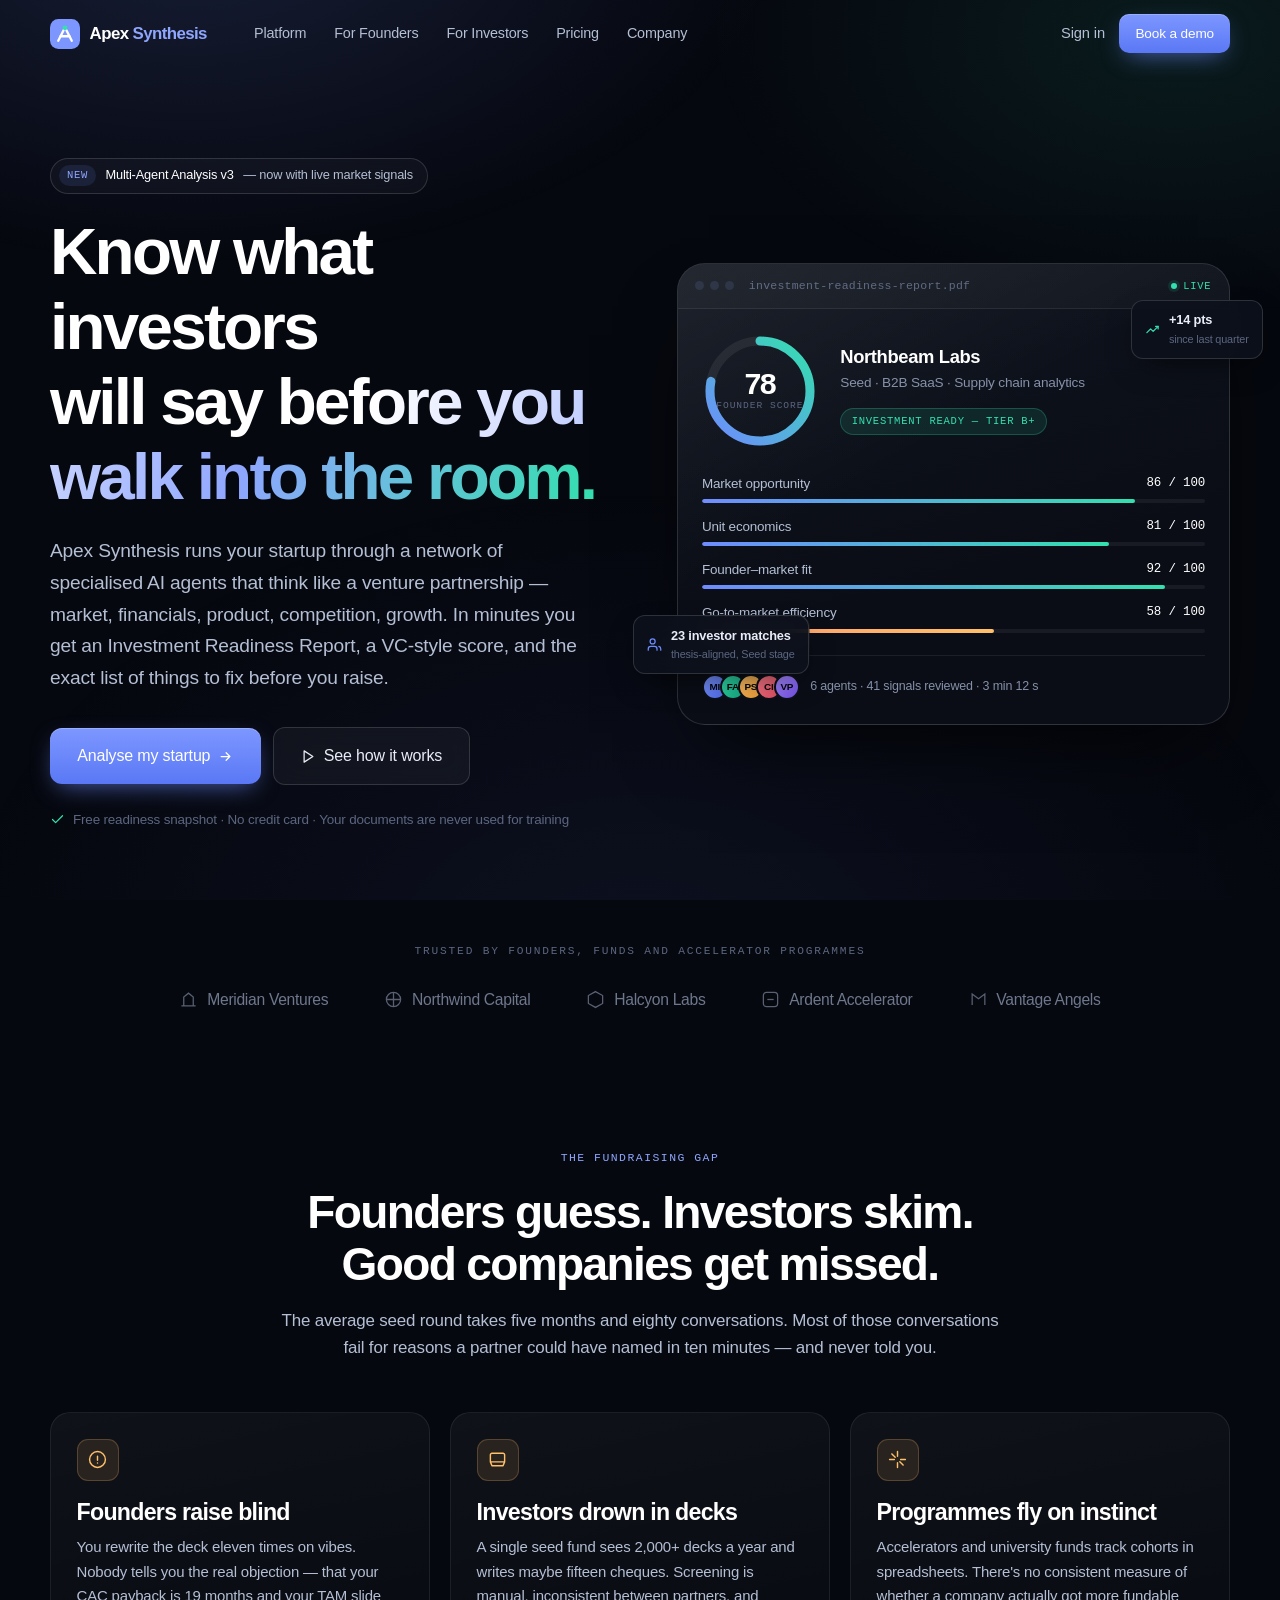
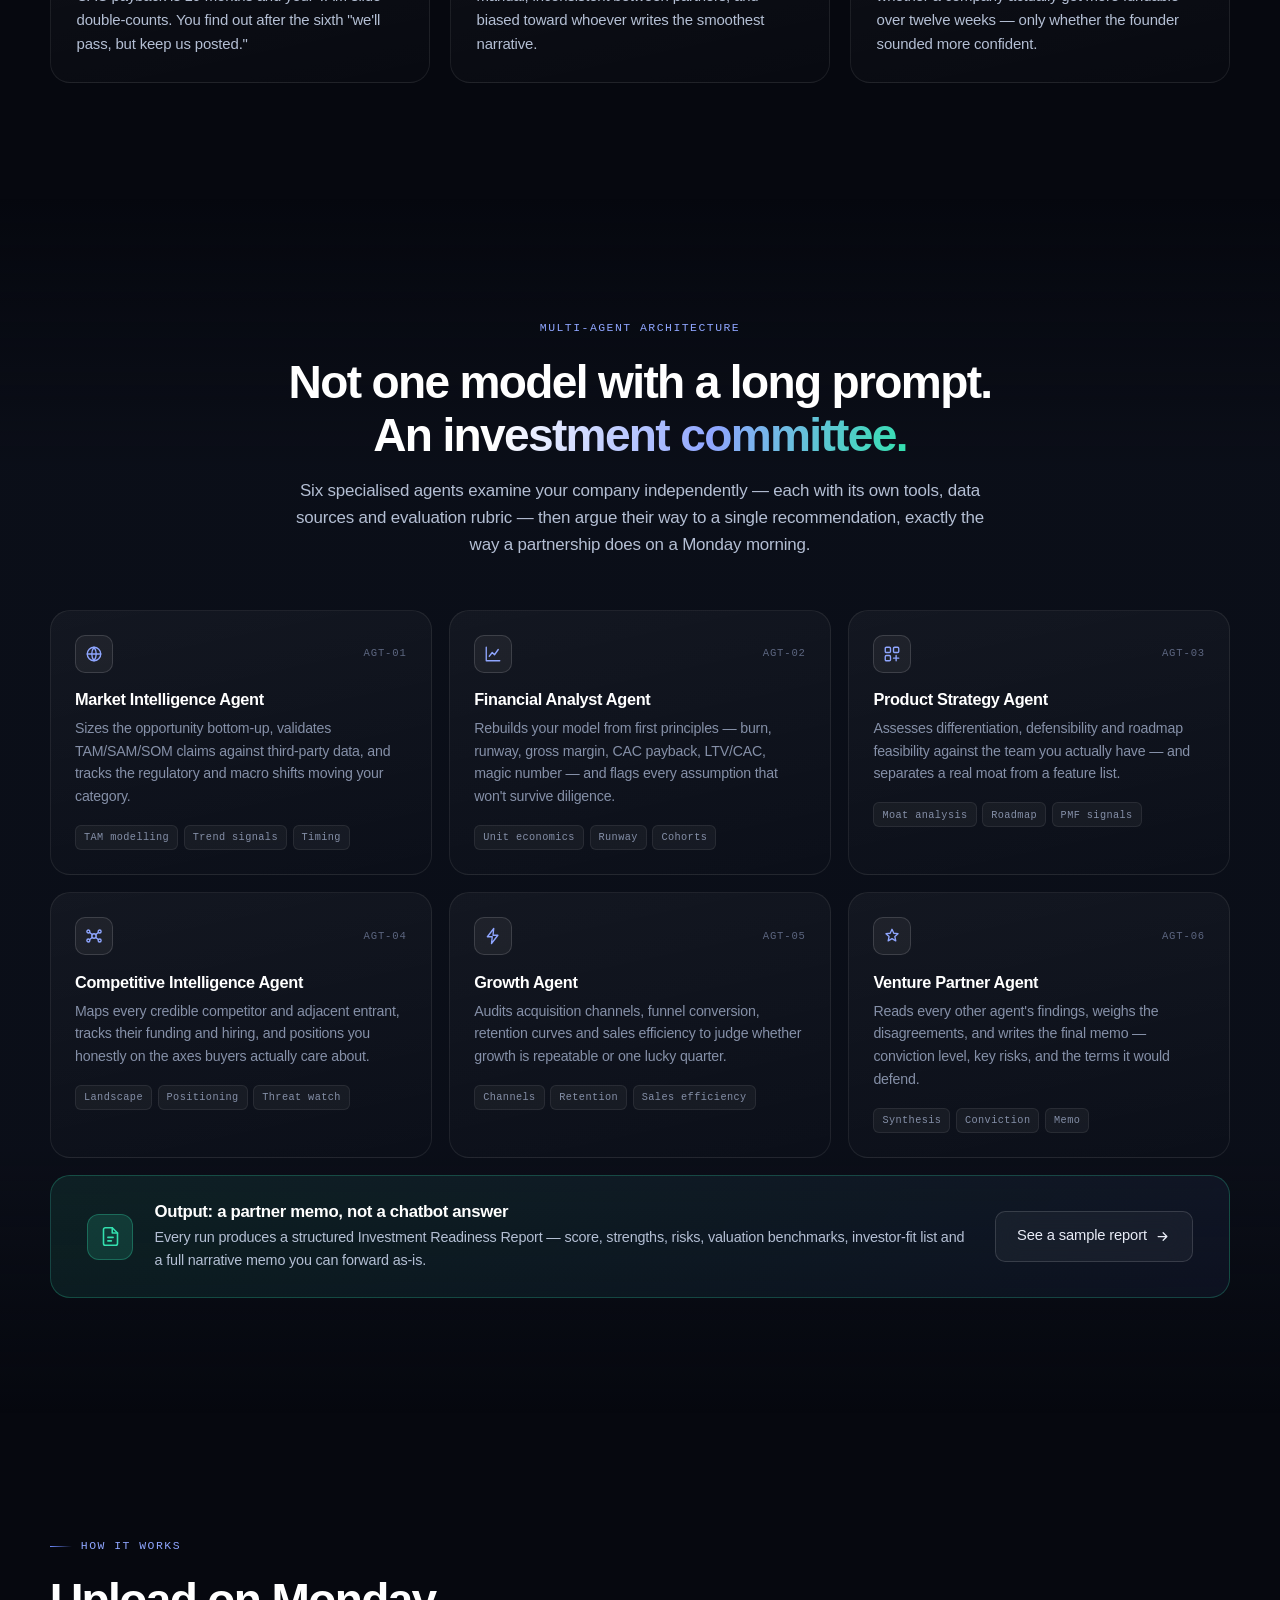
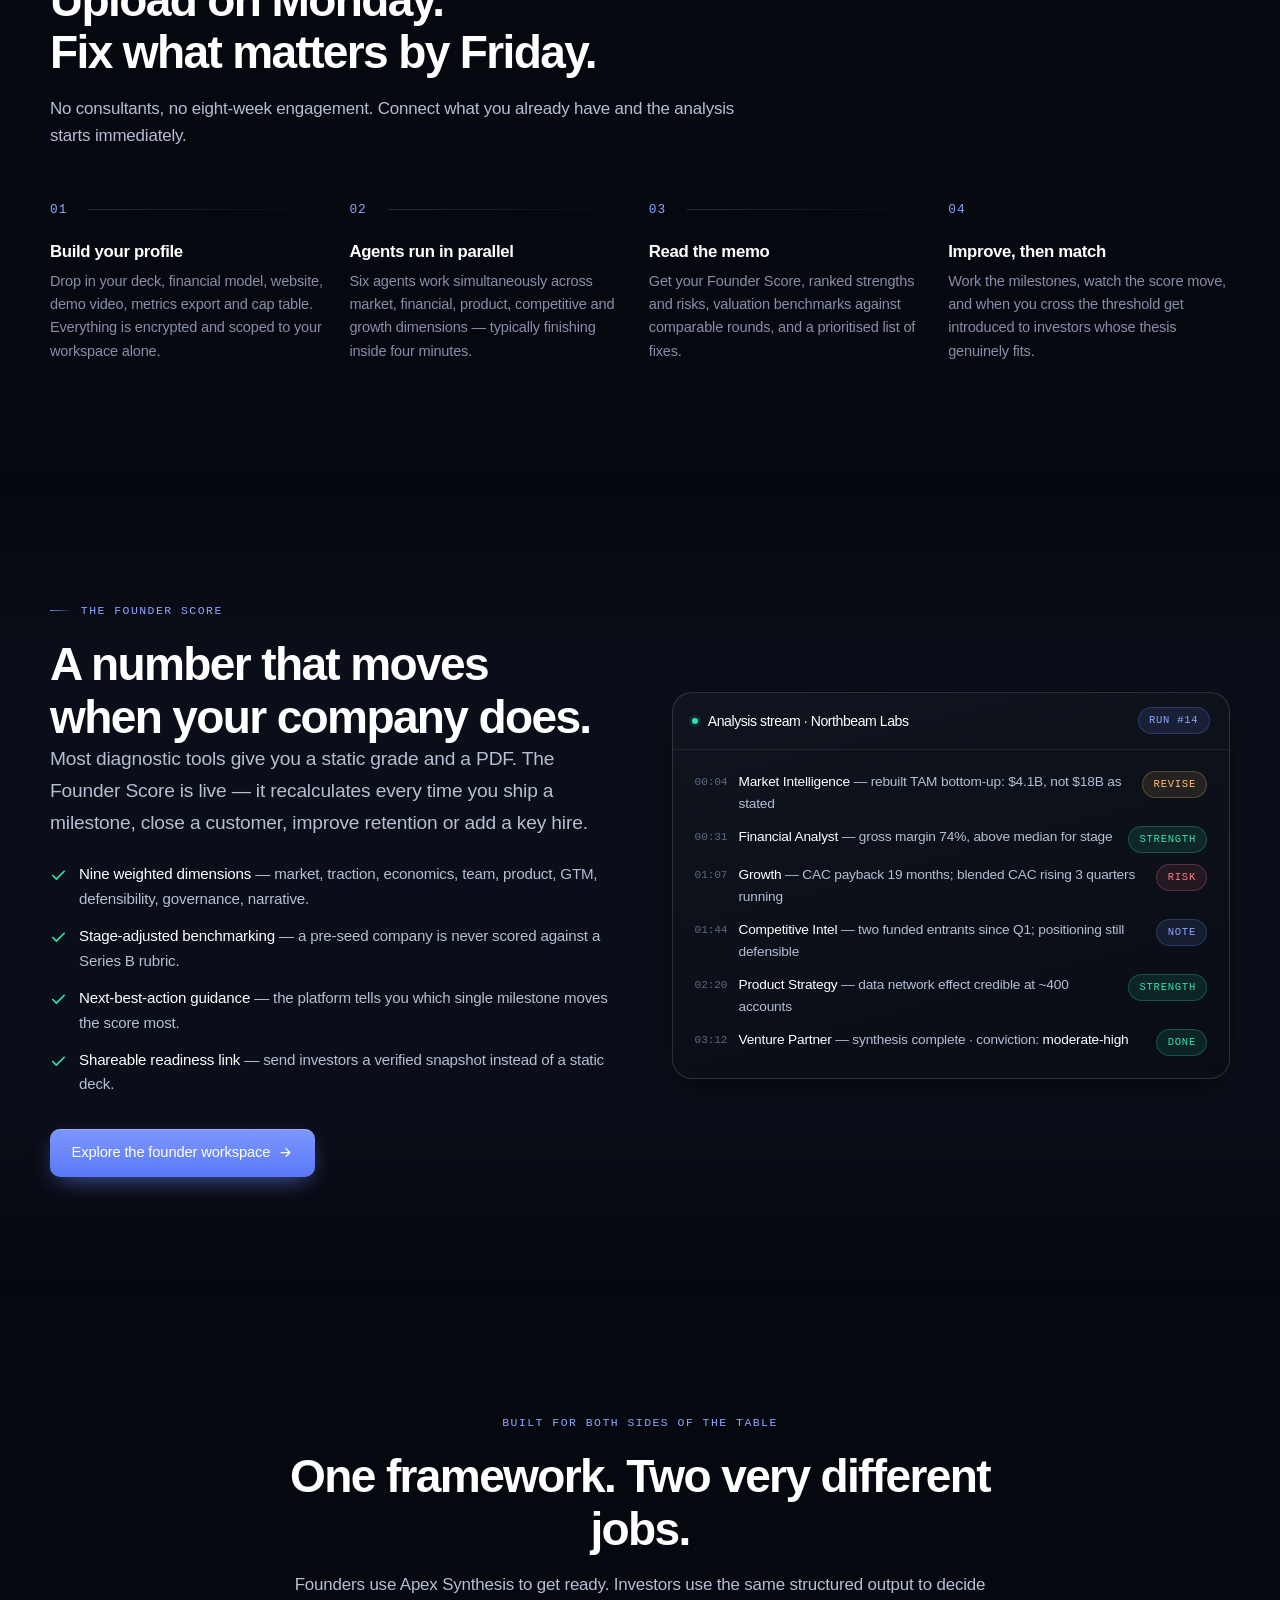
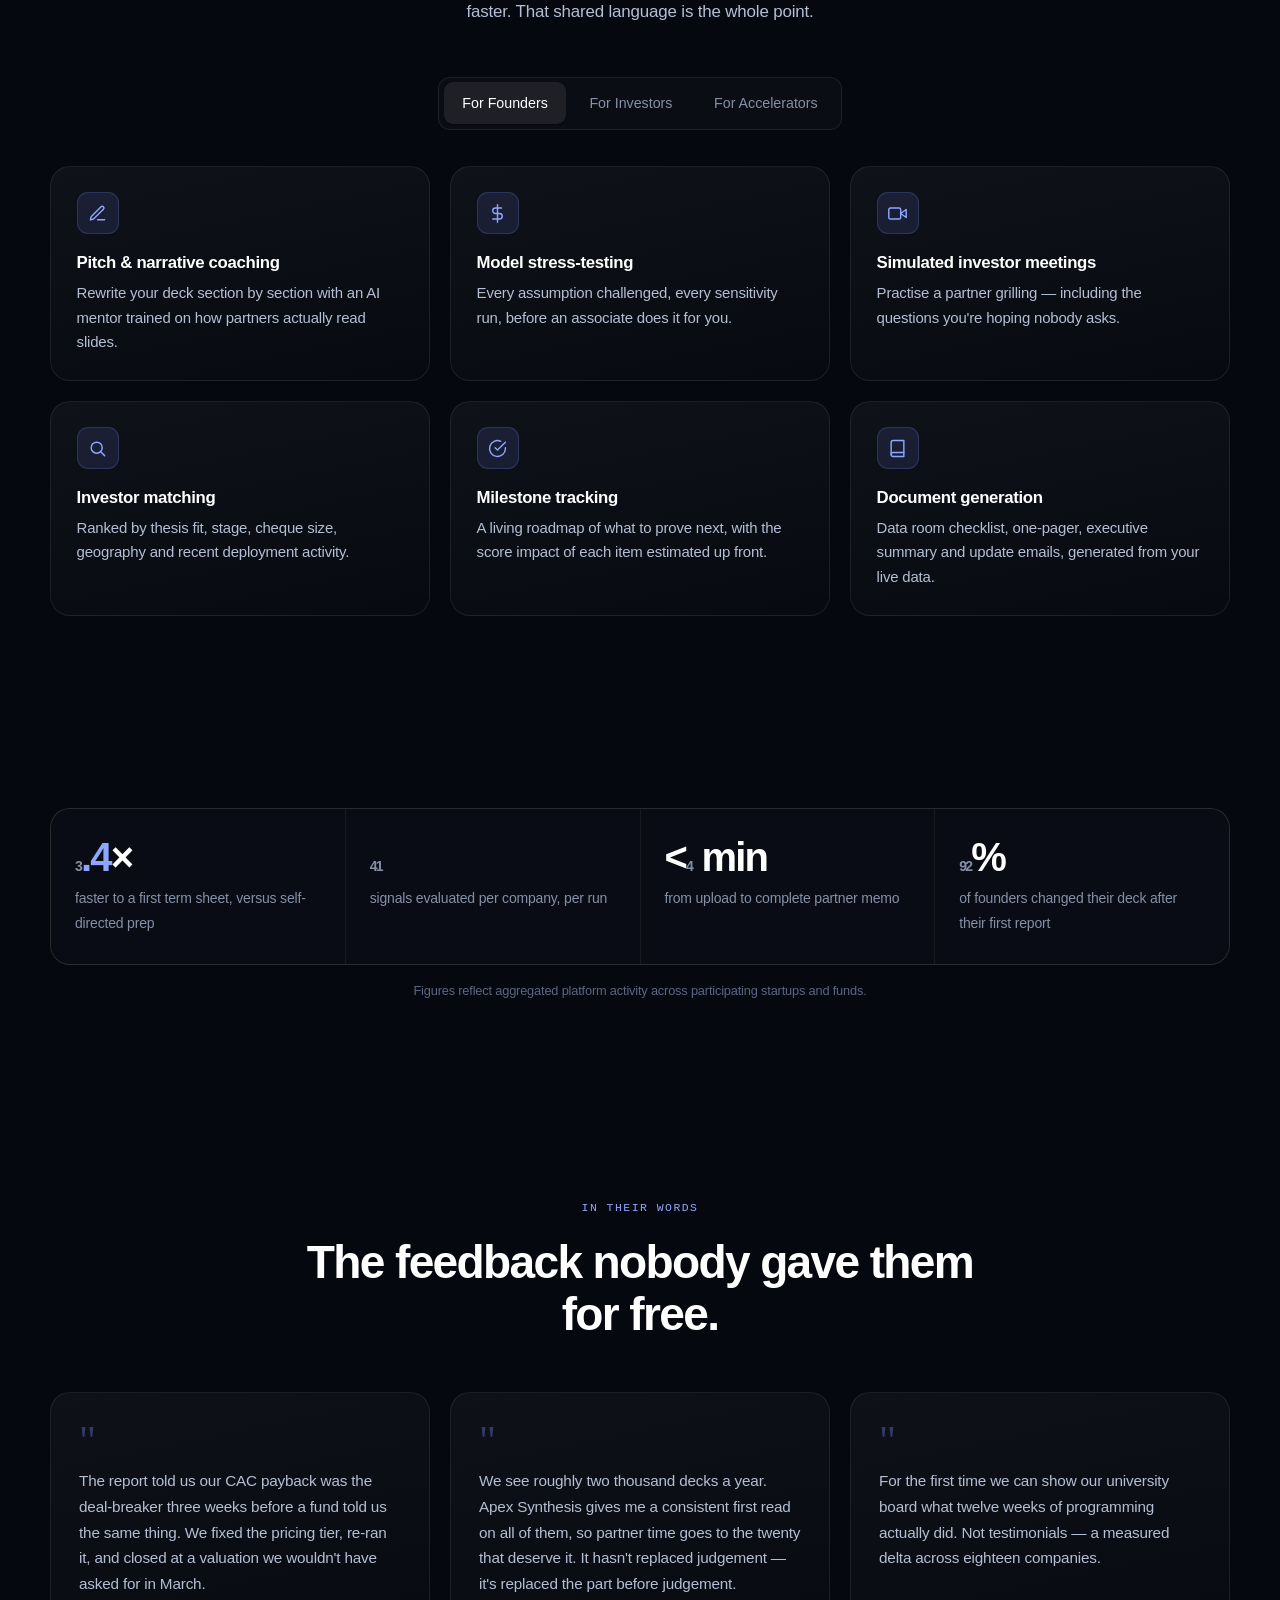
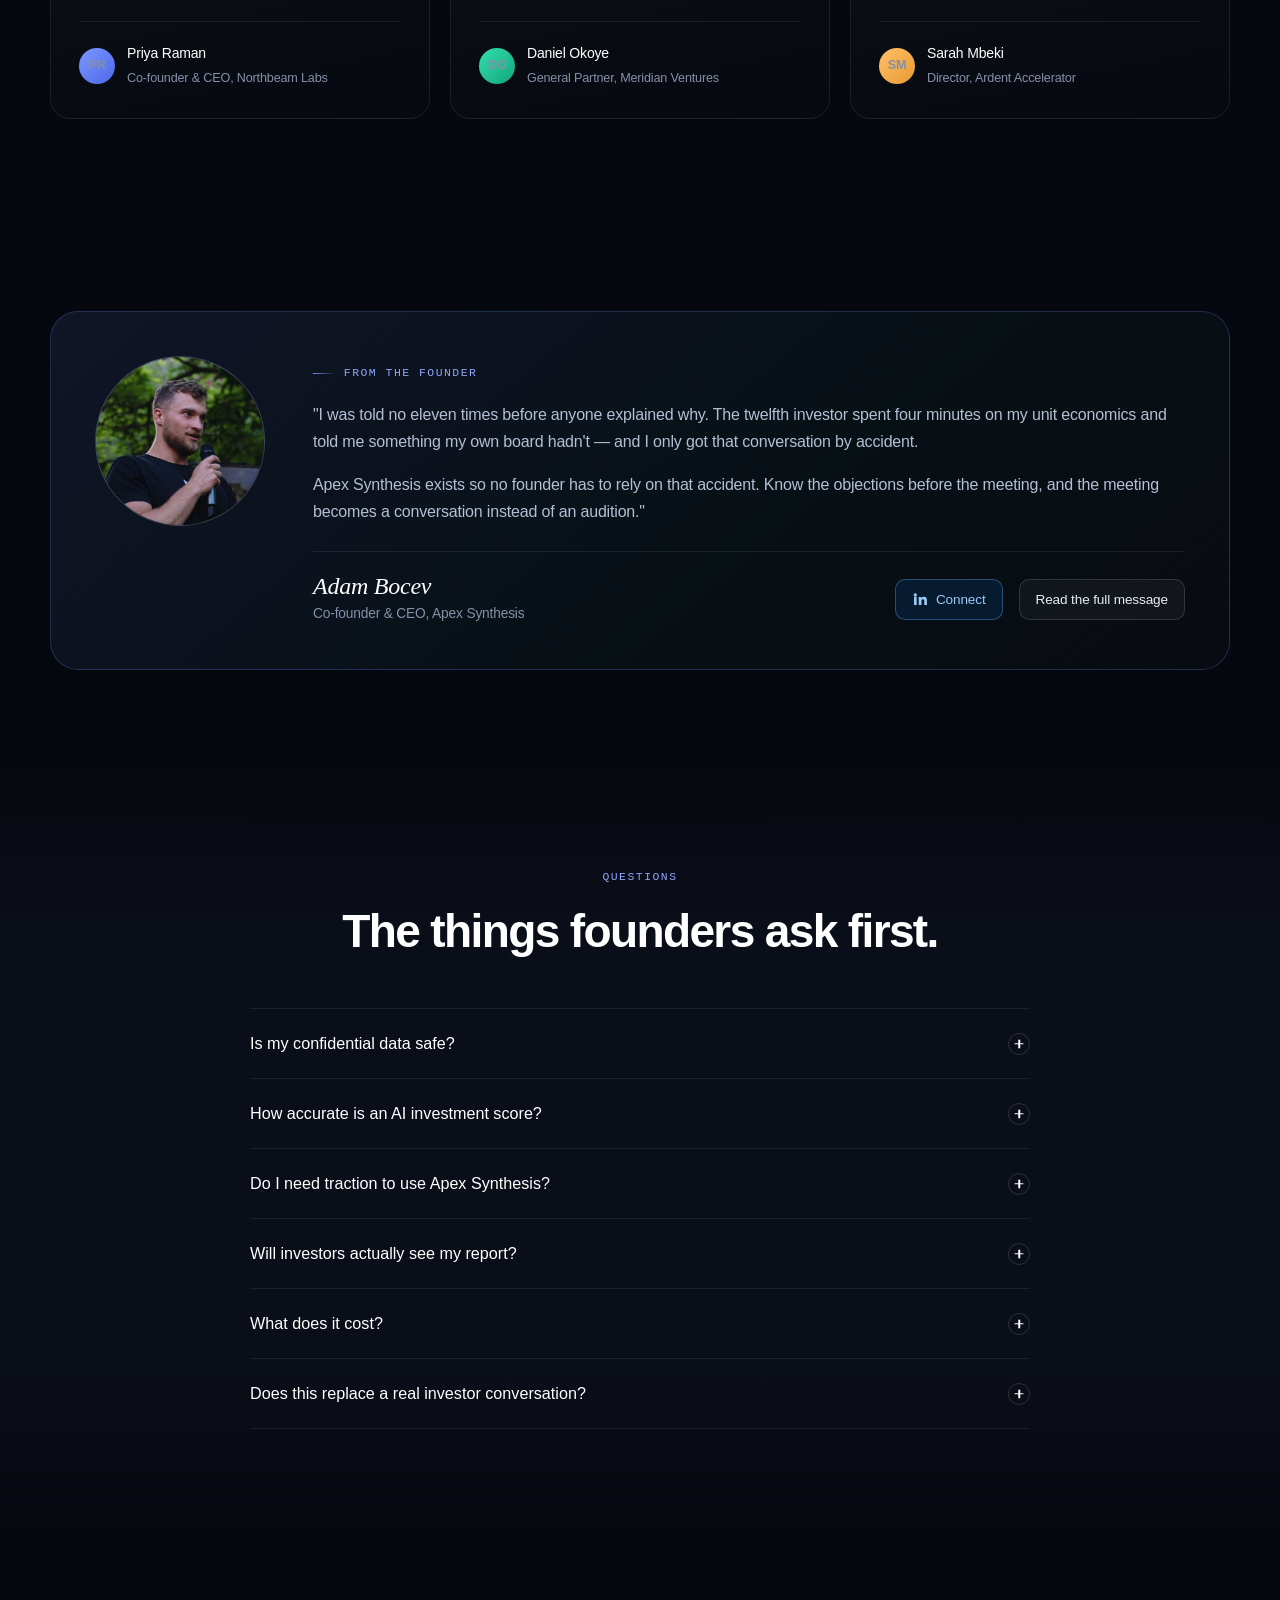
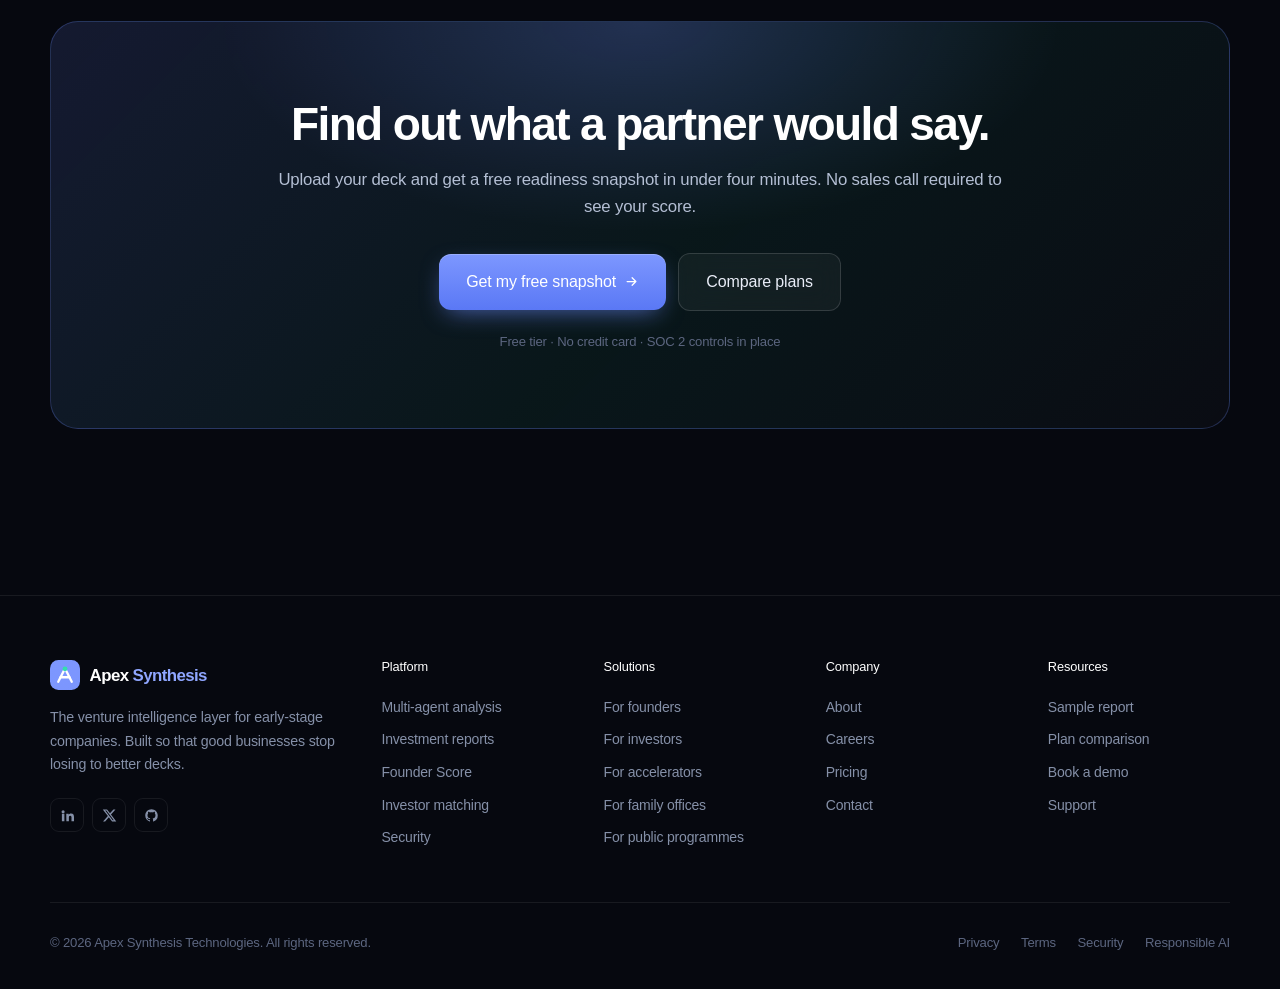
==== commit f9214917: "Rebrand site from FounderOS to Apex Synthesis Renames the product across all seven pages, the styles" ====
--- a/index.html
+++ b/index.html
@@ -3,13 +3,13 @@
 <head>
 <meta charset="UTF-8">
 <meta name="viewport" content="width=device-width, initial-scale=1">
-<title>FounderOS — AI Venture Intelligence for Startups &amp; Investors</title>
-<meta name="description" content="FounderOS is an AI venture intelligence platform. A network of specialised AI agents analyses your startup like a VC partnership would — producing an Investment Readiness Report, a Founder Score, and investor-fit recommendations in minutes.">
+<title>Apex Synthesis — AI Venture Intelligence for Startups &amp; Investors</title>
+<meta name="description" content="Apex Synthesis is an AI venture intelligence platform. A network of specialised AI agents analyses your startup like a VC partnership would — producing an Investment Readiness Report, a Founder Score, and investor-fit recommendations in minutes.">
 <meta name="theme-color" content="#06080F">
-<meta property="og:title" content="FounderOS — AI Venture Intelligence Platform">
+<meta property="og:title" content="Apex Synthesis — AI Venture Intelligence Platform">
 <meta property="og:description" content="Know what investors will say before you walk into the room.">
 <meta property="og:type" content="website">
-<link rel="icon" href="data:image/svg+xml,<svg xmlns='http://www.w3.org/2000/svg' viewBox='0 0 32 32'><rect width='32' height='32' rx='8' fill='%236E8BFF'/><path d='M10 22V10h11M10 16.5h8' stroke='%23fff' stroke-width='2.4' fill='none' stroke-linecap='round'/></svg>">
+<link rel="icon" href="data:image/svg+xml,<svg xmlns='http://www.w3.org/2000/svg' viewBox='0 0 32 32'><rect width='32' height='32' rx='8' fill='%236E8BFF'/><path d='M9 23L14.6 12M17.4 12L23 23M11.35 18.4h9.3' stroke='%23fff' stroke-width='2.4' fill='none' stroke-linecap='round'/><circle cx='16' cy='9.4' r='2.5' fill='%2333E0AE'/></svg>">
 <link rel="stylesheet" href="assets/css/style.css">
 </head>
 <body>
@@ -17,17 +17,17 @@
 <!-- ============ NAV ============ -->
 <header class="nav">
   <div class="wrap nav__inner">
-    <a href="index.html" class="logo" aria-label="FounderOS home">
+    <a href="index.html" class="logo" aria-label="Apex Synthesis home">
       <svg class="logo__mark" viewBox="0 0 32 32" fill="none" aria-hidden="true">
         <rect width="32" height="32" rx="9" fill="url(#lg)"/>
-        <path d="M10.5 22.5V9.5h11" stroke="#fff" stroke-width="2.5" stroke-linecap="round"/>
-        <path d="M10.5 16.4h7.6" stroke="#fff" stroke-width="2.5" stroke-linecap="round"/>
-        <circle cx="23" cy="22.2" r="2.6" fill="#33E0AE"/>
+        <path d="M8.8 23.2L14.5 12M17.5 12L23.2 23.2" stroke="#fff" stroke-width="2.5" stroke-linecap="round"/>
+        <path d="M11.3 18.4h9.4" stroke="#fff" stroke-width="2.5" stroke-linecap="round"/>
+        <circle cx="16" cy="9.4" r="2.6" fill="#33E0AE"/>
         <defs><linearGradient id="lg" x1="0" y1="0" x2="32" y2="32">
           <stop stop-color="#7D97FF"/><stop offset="1" stop-color="#4C69E8"/>
         </linearGradient></defs>
       </svg>
-      <span class="logo__text">Founder<span>OS</span></span>
+      <span class="logo__text">Apex <span>Synthesis</span></span>
     </a>
 
     <nav class="nav__links" aria-label="Primary">
@@ -70,7 +70,7 @@
       <h1>Know what investors<br>will say <span class="gradient-text">before you<br>walk into the room.</span></h1>
 
       <p class="lead">
-        FounderOS runs your startup through a network of specialised AI agents that think
+        Apex Synthesis runs your startup through a network of specialised AI agents that think
         like a venture partnership — market, financials, product, competition, growth.
         In minutes you get an Investment Readiness Report, a VC-style score, and the
         exact list of things to fix before you raise.
@@ -415,7 +415,7 @@
     <div class="sec-head sec-head--center reveal">
       <span class="eyebrow">Built for both sides of the table</span>
       <h2>One framework. Two very different jobs.</h2>
-      <p>Founders use FounderOS to get ready. Investors use the same structured output to
+      <p>Founders use Apex Synthesis to get ready. Investors use the same structured output to
          decide faster. That shared language is the whole point.</p>
     </div>
 
@@ -497,7 +497,7 @@
 
       <article class="quote reveal" data-d="2">
         <div class="quote__mark">"</div>
-        <p>We see roughly two thousand decks a year. FounderOS gives me a consistent first read
+        <p>We see roughly two thousand decks a year. Apex Synthesis gives me a consistent first read
            on all of them, so partner time goes to the twenty that deserve it. It hasn't replaced
            judgement — it's replaced the part before judgement.</p>
         <div class="quote__by">
@@ -526,7 +526,7 @@
       <div class="founder-note__aside">
         <div class="portrait portrait--round">
           <span class="portrait__fallback">AB</span>
-          <img src="assets/img/adam-bocev-portrait.jpg" alt="Adam Bocev, Co-founder and CEO of FounderOS" loading="lazy" onerror="this.remove()">
+          <img src="assets/img/adam-bocev-portrait.jpg" alt="Adam Bocev, Co-founder and CEO of Apex Synthesis" loading="lazy" onerror="this.remove()">
         </div>
       </div>
 
@@ -535,13 +535,13 @@
         <p class="lead" style="margin-bottom:.9rem">"I was told no eleven times before anyone explained
            why. The twelfth investor spent four minutes on my unit economics and told me something my
            own board hadn't — and I only got that conversation by accident.</p>
-        <p>FounderOS exists so no founder has to rely on that accident. Know the objections before
+        <p>Apex Synthesis exists so no founder has to rely on that accident. Know the objections before
            the meeting, and the meeting becomes a conversation instead of an audition."</p>
 
         <div class="signature">
           <div>
             <div class="signature__name">Adam Bocev</div>
-            <div class="signature__role">Co-founder &amp; CEO, FounderOS</div>
+            <div class="signature__role">Co-founder &amp; CEO, Apex Synthesis</div>
           </div>
           <a href="https://www.linkedin.com/in/adam-bocev/" class="btn btn--li btn--sm" target="_blank" rel="noopener noreferrer" style="margin-left:auto">
             <svg viewBox="0 0 24 24" fill="currentColor" aria-hidden="true"><path d="M4.98 3.5a2.5 2.5 0 11-.02 5 2.5 2.5 0 01.02-5zM3 9h4v12H3zM10 9h3.8v1.65h.05c.53-.95 1.83-1.95 3.77-1.95 4.03 0 4.78 2.5 4.78 5.76V21h-4v-5.7c0-1.36-.03-3.1-1.95-3.1-1.95 0-2.25 1.47-2.25 3v5.8h-4z"/></svg>
@@ -572,7 +572,7 @@
         <div class="faq__a"><p>The score is a structured, benchmarked opinion — not a prediction of outcome. Its value is consistency: every company is assessed against the same stage-adjusted rubric, and every claim in the report links back to the document or data point that produced it. Treat it the way you'd treat a rigorous associate's first memo: a strong starting position that a human should still argue with.</p></div>
       </div>
       <div class="faq__item">
-        <button class="faq__q" aria-expanded="false">Do I need traction to use FounderOS?<i></i></button>
+        <button class="faq__q" aria-expanded="false">Do I need traction to use Apex Synthesis?<i></i></button>
         <div class="faq__a"><p>No. Pre-revenue and pre-product companies are scored against a pre-seed rubric that weights founder–market fit, problem evidence and speed of learning far more heavily than metrics. You'll get a readiness path rather than a valuation benchmark.</p></div>
       </div>
       <div class="faq__item">
@@ -585,7 +585,7 @@
       </div>
       <div class="faq__item">
         <button class="faq__q" aria-expanded="false">Does this replace a real investor conversation?<i></i></button>
-        <div class="faq__a"><p>No, and it isn't meant to. FounderOS makes the conversation you eventually have a better one — you walk in already knowing the three objections, with the answers prepared. Capital still comes from people.</p></div>
+        <div class="faq__a"><p>No, and it isn't meant to. Apex Synthesis makes the conversation you eventually have a better one — you walk in already knowing the three objections, with the answers prepared. Capital still comes from people.</p></div>
       </div>
     </div>
   </div>
@@ -619,12 +619,12 @@
         <a href="index.html" class="logo">
           <svg class="logo__mark" viewBox="0 0 32 32" fill="none" aria-hidden="true">
             <rect width="32" height="32" rx="9" fill="url(#lgf)"/>
-            <path d="M10.5 22.5V9.5h11" stroke="#fff" stroke-width="2.5" stroke-linecap="round"/>
-            <path d="M10.5 16.4h7.6" stroke="#fff" stroke-width="2.5" stroke-linecap="round"/>
-            <circle cx="23" cy="22.2" r="2.6" fill="#33E0AE"/>
+            <path d="M8.8 23.2L14.5 12M17.5 12L23.2 23.2" stroke="#fff" stroke-width="2.5" stroke-linecap="round"/>
+            <path d="M11.3 18.4h9.4" stroke="#fff" stroke-width="2.5" stroke-linecap="round"/>
+            <circle cx="16" cy="9.4" r="2.6" fill="#33E0AE"/>
             <defs><linearGradient id="lgf" x1="0" y1="0" x2="32" y2="32"><stop stop-color="#7D97FF"/><stop offset="1" stop-color="#4C69E8"/></linearGradient></defs>
           </svg>
-          <span class="logo__text">Founder<span>OS</span></span>
+          <span class="logo__text">Apex <span>Synthesis</span></span>
         </a>
         <p>The venture intelligence layer for early-stage companies. Built so that good
            businesses stop losing to better decks.</p>
@@ -671,7 +671,7 @@
     </div>
 
     <div class="footer__bottom">
-      <span>© <span data-year>2026</span> FounderOS Technologies. All rights reserved.</span>
+      <span>© <span data-year>2026</span> Apex Synthesis Technologies. All rights reserved.</span>
       <nav>
         <a href="#">Privacy</a>
         <a href="#">Terms</a>
--- a/assets/css/style.css
+++ b/assets/css/style.css
@@ -1,5 +1,5 @@
 /* ==========================================================================
-   FounderOS — Design System
+   Apex Synthesis — Design System
    Venture Intelligence Platform
    ========================================================================== */
 
@@ -846,6 +846,8 @@
 
 @media (max-width: 620px) {
   .wrap { width: calc(100% - 2.25rem); }
+  .logo { gap: .5rem; }
+  .logo__text { font-size: .96rem; }
   .agents, .grid-2, .grid-3, .grid-4, .quotes, .plans, .team, .steps, .form__row { grid-template-columns: 1fr; }
   .step::after { display: none; }
   .plan--featured { order: 0; }
